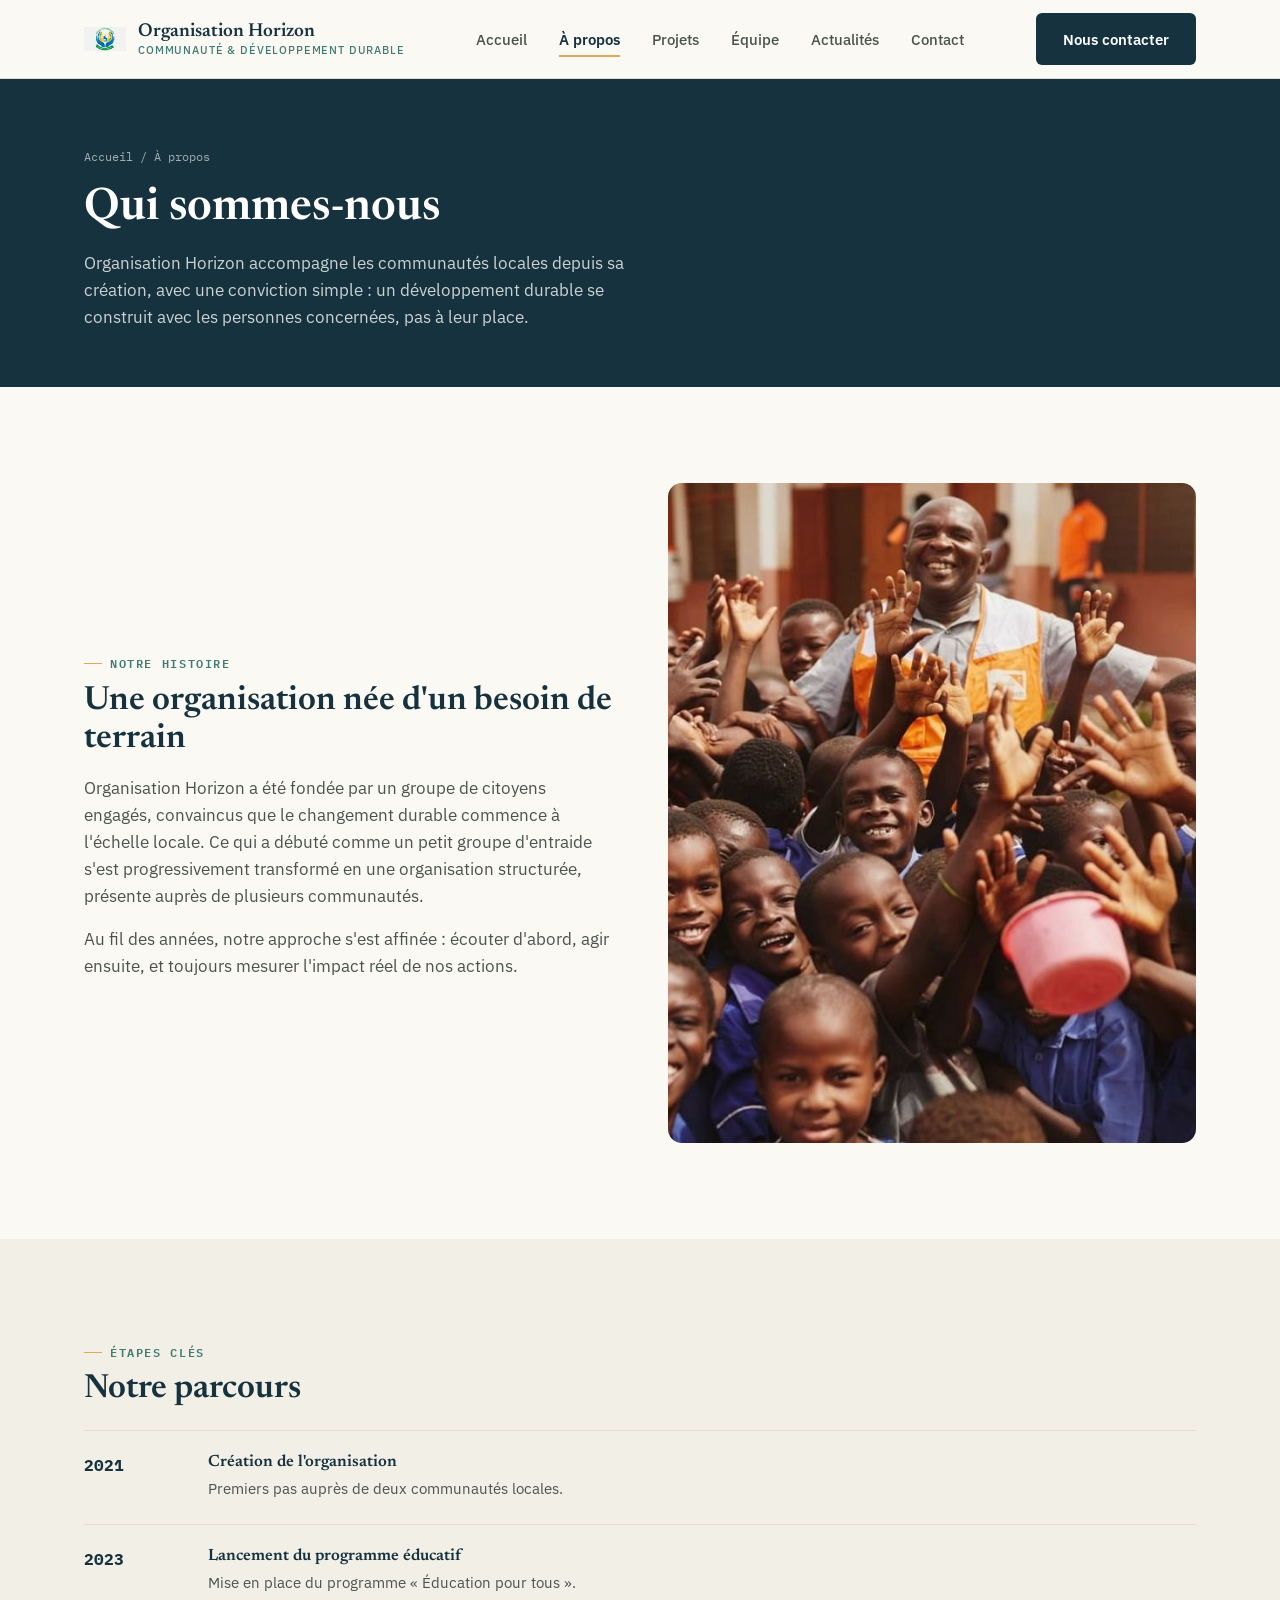
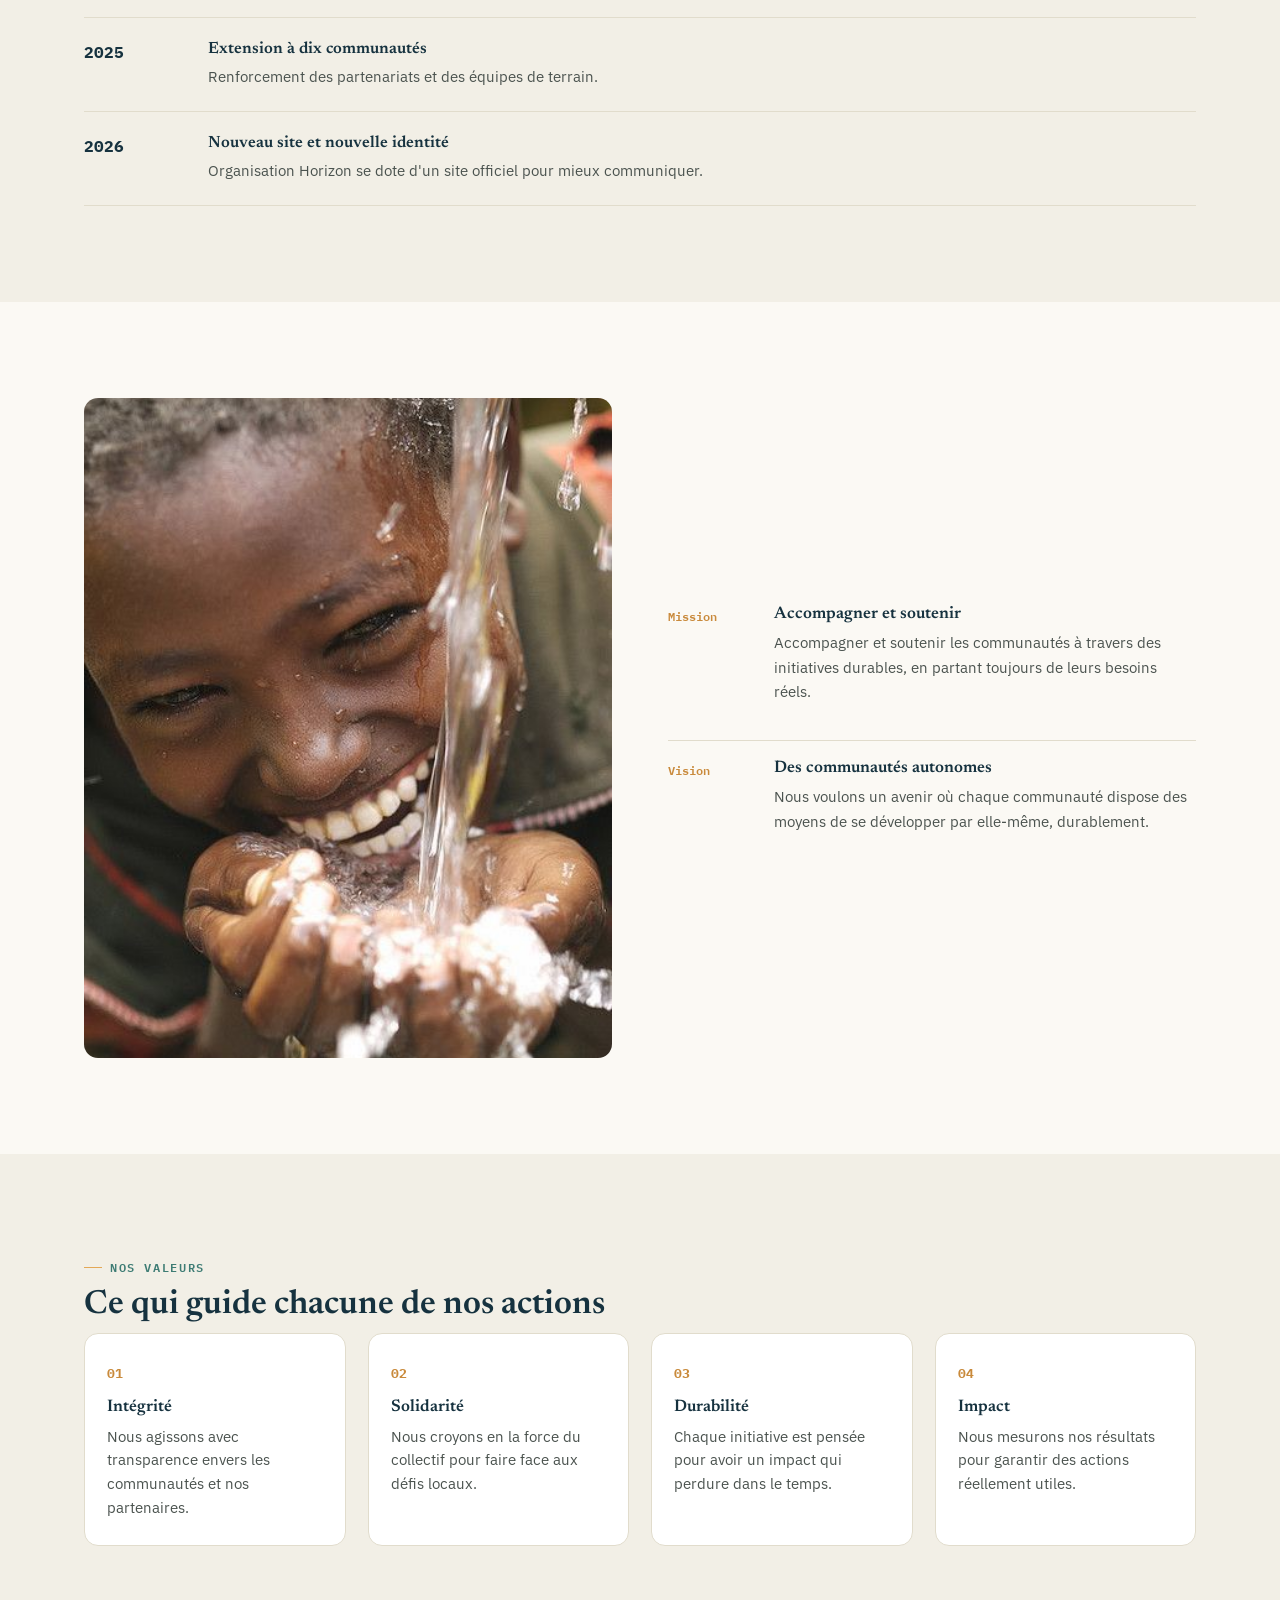
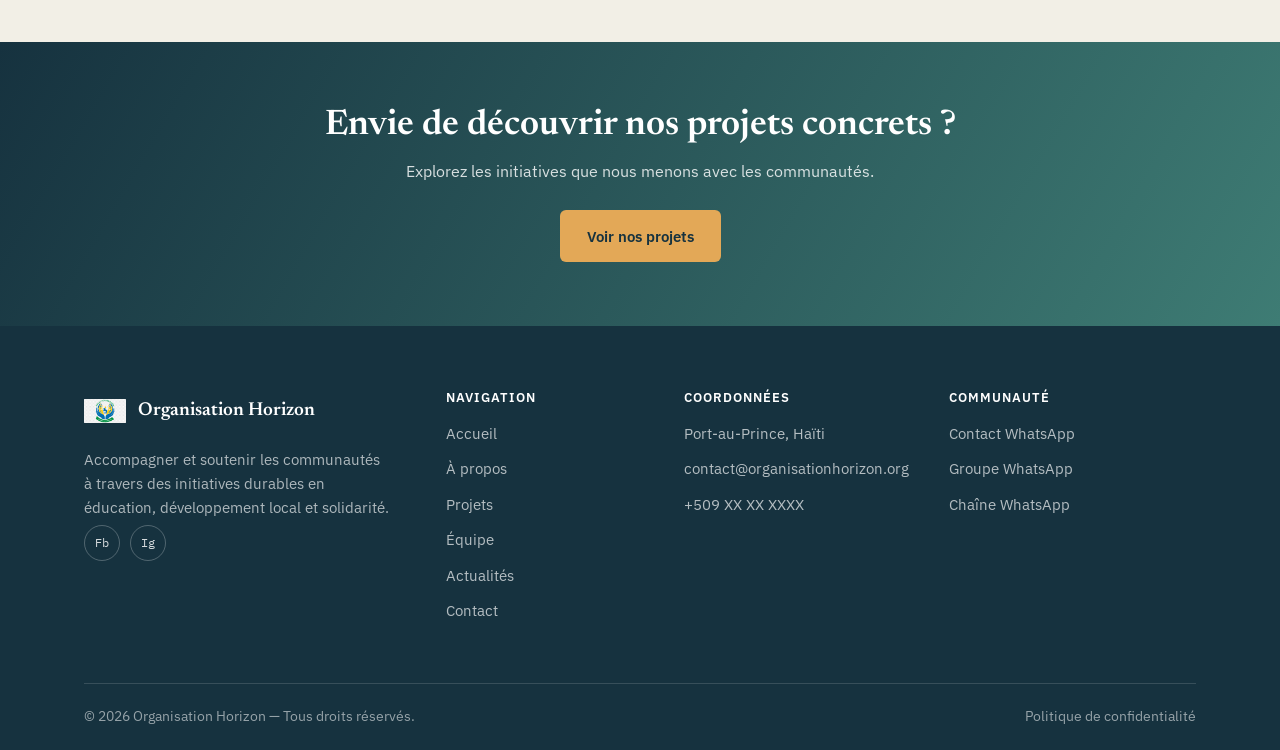
==== about.html @ a6aa6c44 "modification rapide" ====
<!DOCTYPE html>
<html lang="fr">
<head>
<meta charset="UTF-8">
<meta name="viewport" content="width=device-width, initial-scale=1.0">
<title>À propos — Organisation Horizon</title>
<meta name="description" content="Découvrez l'histoire, la mission, la vision et les valeurs d'Organisation Horizon.">
<link rel="stylesheet" href="css/style.css">
</head>
<body>

<header class="site-header">
  <div class="container">
    <a href="index.html" class="brand">
      <img src="images/logo/logoorganization.png" alt="Logo Organisation Horizon" style="width:42px; height:42px; border-radius:10px; object-fit:contain;">
      <span class="brand-name">Organisation Horizon<small>Communauté &amp; développement durable</small></span>
    </a>
    <nav class="main-nav" aria-label="Navigation principale">
      <a href="index.html">Accueil</a>
      <a href="about.html" class="active">À propos</a>
      <a href="projects.html">Projets</a>
      <a href="team.html">Équipe</a>
      <a href="news.html">Actualités</a>
      <a href="contact.html">Contact</a>
    </nav>
    <div class="header-actions">
      <a href="contact.html" class="btn btn-dark">Nous contacter</a>
      <button class="hamburger" aria-label="Ouvrir le menu" aria-expanded="false"><span></span><span></span><span></span></button>
    </div>
  </div>
</header>

<nav class="mobile-nav" aria-label="Navigation mobile">
  <a href="index.html">Accueil</a>
  <a href="about.html">À propos</a>
  <a href="projects.html">Projets</a>
  <a href="team.html">Équipe</a>
  <a href="news.html">Actualités</a>
  <a href="contact.html">Contact</a>
  <a href="contact.html" class="btn btn-dark btn-block">Nous contacter</a>
</nav>

<section class="page-header">
  <div class="container">
    <span class="breadcrumb"><a href="index.html">Accueil</a> / À propos</span>
    <h1>Qui sommes-nous</h1>
    <p>Organisation Horizon accompagne les communautés locales depuis sa création, avec une conviction simple : un développement durable se construit avec les personnes concernées, pas à leur place.</p>
  </div>
</section>

<!-- HISTOIRE -->
<section class="reveal">
  <div class="container two-col">
    <div>
      <span class="eyebrow">Notre histoire</span>
      <h2 style="margin-top:10px; font-size: clamp(1.6rem,2.6vw,2.2rem);">Une organisation née d'un besoin de terrain</h2>
      <p style="margin-top:16px; color:var(--ink-soft); font-size:1.05rem;">Organisation Horizon a été fondée par un groupe de citoyens engagés, convaincus que le changement durable commence à l'échelle locale. Ce qui a débuté comme un petit groupe d'entraide s'est progressivement transformé en une organisation structurée, présente auprès de plusieurs communautés.</p>
      <p style="margin-top:16px; color:var(--ink-soft); font-size:1.05rem;">Au fil des années, notre approche s'est affinée : écouter d'abord, agir ensuite, et toujours mesurer l'impact réel de nos actions.</p>
    </div>
    <div class="about-figure">
  <img src="images/hero/equipe-terrain.jpg" alt="Équipe sur le terrain" style="width:100%; height:100%; object-fit:cover;">
</div>
  </div>
</section>

<!-- TIMELINE -->
<section class="section-alt reveal">
  <div class="container">
    <div class="simple-head">
      <span class="eyebrow">Étapes clés</span>
      <h2>Notre parcours</h2>
    </div>
    <div class="timeline">
      <div class="timeline-item">
        <span class="timeline-year">2021</span>
        <div><h4>Création de l'organisation</h4><p>Premiers pas auprès de deux communautés locales.</p></div>
      </div>
      <div class="timeline-item">
        <span class="timeline-year">2023</span>
        <div><h4>Lancement du programme éducatif</h4><p>Mise en place du programme « Éducation pour tous ».</p></div>
      </div>
      <div class="timeline-item">
        <span class="timeline-year">2025</span>
        <div><h4>Extension à dix communautés</h4><p>Renforcement des partenariats et des équipes de terrain.</p></div>
      </div>
      <div class="timeline-item">
        <span class="timeline-year">2026</span>
        <div><h4>Nouveau site et nouvelle identité</h4><p>Organisation Horizon se dote d'un site officiel pour mieux communiquer.</p></div>
      </div>
    </div>
  </div>
</section>

<!-- MISSION / VISION -->
<section class="reveal">
  <div class="container two-col">
    <div class="about-figure">
  <img src="images/hero/activite-communautaire.jpg" alt="Équipe sur le terrain" style="width:100%; height:100%; object-fit:cover;">
</div>
    <div>
      <div class="pillars" style="margin-top:0;">
        <div class="pillar" style="border-top:0; padding-top:0;">
          <span class="pillar-label">Mission</span>
          <div class="pillar-body">
            <h4>Accompagner et soutenir</h4>
            <p>Accompagner et soutenir les communautés à travers des initiatives durables, en partant toujours de leurs besoins réels.</p>
          </div>
        </div>
        <div class="pillar">
          <span class="pillar-label">Vision</span>
          <div class="pillar-body">
            <h4>Des communautés autonomes</h4>
            <p>Nous voulons un avenir où chaque communauté dispose des moyens de se développer par elle-même, durablement.</p>
          </div>
        </div>
      </div>
    </div>
  </div>
</section>

<!-- VALEURS -->
<section class="section-alt reveal">
  <div class="container">
    <div class="simple-head">
      <span class="eyebrow">Nos valeurs</span>
      <h2>Ce qui guide chacune de nos actions</h2>
    </div>
    <div class="values-grid">
      <div class="value-card">
        <span class="num">01</span>
        <h4>Intégrité</h4>
        <p>Nous agissons avec transparence envers les communautés et nos partenaires.</p>
      </div>
      <div class="value-card">
        <span class="num">02</span>
        <h4>Solidarité</h4>
        <p>Nous croyons en la force du collectif pour faire face aux défis locaux.</p>
      </div>
      <div class="value-card">
        <span class="num">03</span>
        <h4>Durabilité</h4>
        <p>Chaque initiative est pensée pour avoir un impact qui perdure dans le temps.</p>
      </div>
      <div class="value-card">
        <span class="num">04</span>
        <h4>Impact</h4>
        <p>Nous mesurons nos résultats pour garantir des actions réellement utiles.</p>
      </div>
    </div>
  </div>
</section>

<section class="cta-band">
  <div class="container">
    <h2>Envie de découvrir nos projets concrets ?</h2>
    <p>Explorez les initiatives que nous menons avec les communautés.</p>
    <div class="hero-ctas">
      <a href="projects.html" class="btn btn-primary">Voir nos projets</a>
    </div>
  </div>
</section>

<footer class="site-footer">
  <div class="container">
    <div class="footer-grid">
      <div class="footer-brand">
        <a href="index.html" class="brand">
          <img src="images/logo/logoorganization.png" alt="Logo Organisation Horizon" style="width:42px; height:42px; border-radius:10px; object-fit:contain;">
          <span class="brand-name">Organisation Horizon</span>
        </a>
        <p class="footer-about">Accompagner et soutenir les communautés à travers des initiatives durables en éducation, développement local et solidarité.</p>
        <div class="footer-social">
          <a href="#" aria-label="Facebook">Fb</a>
          <a href="#" aria-label="Instagram">Ig</a>
       <!--   <a href="#" aria-label="LinkedIn">In</a> -->
        </div>
      </div>
      <div class="footer-col">
        <h4>Navigation</h4>
        <a href="index.html">Accueil</a>
        <a href="about.html">À propos</a>
        <a href="projects.html">Projets</a>
        <a href="team.html">Équipe</a>
        <a href="news.html">Actualités</a>
        <a href="contact.html">Contact</a>
      </div>
      <div class="footer-col">
        <h4>Coordonnées</h4>
        <p>Port-au-Prince, Haïti</p>
        <a href="mailto:contact@organisationhorizon.org">contact@organisationhorizon.org</a>
        <a href="https://wa.me/509XXXXXXXX" target="_blank" rel="noopener">+509 XX XX XXXX</a>
      </div>
      <div class="footer-col">
        <h4>Communauté</h4>
        <a href="https://wa.me/509XXXXXXXX" target="_blank" rel="noopener">Contact WhatsApp</a>
        <a href="#">Groupe WhatsApp</a>
        <a href="#">Chaîne WhatsApp</a>
      </div>
    </div>
    <div class="footer-bottom">
      <span>© 2026 Organisation Horizon — Tous droits réservés.</span>
      <a href="#">Politique de confidentialité</a>
    </div>
  </div>
</footer>

<script src="js/script.js"></script>
</body>
</html>
---- css/style.css ----
/* =========================================================
   ORGANISATION HORIZON — style.css
   Signature: la "ligne d'horizon" — un dégradé nuit -> aube
   qui traverse le site comme séparateur de sections.
   ========================================================= */

/* ---------- Fonts ---------- */
@import url('https://fonts.googleapis.com/css2?family=Newsreader:ital,opsz,wght@0,6..72,400;0,6..72,500;0,6..72,600;0,6..72,700;1,6..72,500&family=IBM+Plex+Sans:wght@400;500;600;700&family=IBM+Plex+Mono:wght@500;600&display=swap');

/* ---------- Design tokens ---------- */
:root{
  /* Palette : nuit -> horizon -> aube */
  --navy: #16323F;        /* nuit / fond sombre */
  --navy-2: #1F4553;      /* nuit, variante claire */
  --teal: #3E7C74;        /* feuillage / communauté */
  --gold: #E3A857;        /* aube / horizon / accent chaud */
  --gold-dim: #C98A3B;
  --paper: #FBF9F4;       /* fond clair */
  --paper-2: #F2EFE6;     /* fond clair, section alternée */
  --ink: #1B1E1C;         /* texte principal */
  --ink-soft: #4B534F;    /* texte secondaire */
  --line: #E1DCCC;        /* traits / bordures */
  --white: #FFFFFF;

  --font-display: 'Newsreader', 'Georgia', serif;
  --font-body: 'IBM Plex Sans', 'Segoe UI', sans-serif;
  --font-mono: 'IBM Plex Mono', monospace;

  --radius: 6px;
  --radius-lg: 14px;
  --shadow-soft: 0 10px 30px -14px rgba(22,50,63,0.25);
  --shadow-card: 0 2px 10px rgba(22,50,63,0.08);

  --container: 1160px;
  --header-h: 78px;

  --ease: cubic-bezier(.4,.06,.2,1);
}

/* ---------- Reset ---------- */
*, *::before, *::after{ box-sizing: border-box; }
html{ scroll-behavior: smooth; }
body{
  margin:0;
  font-family: var(--font-body);
  color: var(--ink);
  background: var(--paper);
  line-height: 1.6;
  -webkit-font-smoothing: antialiased;
}
img{ max-width:100%; display:block; }
a{ color: inherit; text-decoration:none; }
ul{ list-style:none; margin:0; padding:0; }
h1,h2,h3,h4{ font-family: var(--font-display); font-weight:600; line-height:1.15; margin:0; color: var(--navy); }
p{ margin:0; }
button{ font-family: inherit; cursor:pointer; }
input, textarea{ font-family: inherit; font-size: 1rem; }

:focus-visible{
  outline: 2.5px solid var(--gold);
  outline-offset: 3px;
}

@media (prefers-reduced-motion: reduce){
  *{ animation-duration: 0.001ms !important; animation-iteration-count: 1 !important; transition-duration: 0.001ms !important; scroll-behavior: auto !important; }
}

.container{
  width: 100%;
  max-width: var(--container);
  margin: 0 auto;
  padding: 0 24px;
}

.eyebrow{
  display:inline-flex;
  align-items:center;
  gap:8px;
  font-family: var(--font-mono);
  font-size: 0.72rem;
  letter-spacing: 0.14em;
  text-transform: uppercase;
  color: var(--teal);
  font-weight: 600;
}
.eyebrow::before{
  content:"";
  width: 18px; height: 1px;
  background: var(--gold);
  display:inline-block;
}

section{ padding: 96px 0; }
.section-alt{ background: var(--paper-2); }

.section-head{
  max-width: 640px;
  margin-bottom: 48px;
}
.section-head h2{ font-size: clamp(1.7rem, 2.6vw, 2.4rem); margin-top: 10px; }
.section-head p{ color: var(--ink-soft); margin-top: 14px; font-size: 1.05rem; }

/* ---------- Ligne d'horizon (signature) ---------- */
.horizon-rule{
  height: 3px;
  width: 100%;
  background: linear-gradient(90deg, var(--navy) 0%, var(--teal) 45%, var(--gold) 100%);
  border:0;
  margin:0;
}

/* ---------- Buttons ---------- */
.btn{
  display:inline-flex;
  align-items:center;
  justify-content:center;
  gap:8px;
  padding: 13px 26px;
  border-radius: var(--radius);
  font-weight: 600;
  font-size: 0.95rem;
  border: 1.5px solid transparent;
  transition: transform .18s var(--ease), background .18s var(--ease), border-color .18s var(--ease), color .18s var(--ease);
  white-space: nowrap;
}
.btn:hover{ transform: translateY(-2px); }
.btn-primary{ background: var(--gold); color: var(--navy); }
.btn-primary:hover{ background: var(--gold-dim); }
.btn-outline{ background: transparent; border-color: rgba(255,255,255,0.55); color: var(--white); }
.btn-outline:hover{ background: rgba(255,255,255,0.12); border-color: var(--white); }
.btn-dark{ background: var(--navy); color: var(--white); }
.btn-dark:hover{ background: var(--navy-2); }
.btn-ghost{ background: transparent; border-color: var(--line); color: var(--navy); }
.btn-ghost:hover{ border-color: var(--navy); }
.btn-whatsapp{ background:#25D366; color:#0b3320; }
.btn-whatsapp:hover{ background:#1fbd59; }
.btn-block{ width:100%; }

/* =========================================================
   HEADER
   ========================================================= */
.site-header{
  position: sticky; top:0; z-index: 100;
  background: rgba(251,249,244,0.92);
  backdrop-filter: blur(10px);
  border-bottom: 1px solid var(--line);
}
.site-header .container{
  height: var(--header-h);
  display:flex;
  align-items:center;
  justify-content: space-between;
}
.brand{ display:flex; align-items:center; gap:12px; }
.brand-mark{
  width:42px; height:42px; border-radius:10px;
  background: linear-gradient(160deg, var(--navy), var(--teal));
  position: relative; flex-shrink:0;
  overflow:hidden;
}
.brand-mark::after{
  content:"";
  position:absolute; left:0; right:0; bottom:8px; height:14px;
  background: linear-gradient(90deg, var(--gold), #F3CE8C);
  border-radius: 0 0 10px 10px;
  opacity:.95;
}
.brand-name{ font-family: var(--font-display); font-weight:600; font-size:1.18rem; color: var(--navy); line-height:1.1; }
.brand-name small{ display:block; font-family: var(--font-body); font-weight:500; font-size: 0.66rem; letter-spacing:.08em; text-transform:uppercase; color: var(--teal); margin-top:2px; }

.main-nav{ display:flex; align-items:center; gap:2px; }
.main-nav a{
  padding: 10px 15px;
  font-size: 0.95rem;
  font-weight: 500;
  color: var(--ink-soft);
  border-radius: var(--radius);
  transition: color .15s, background .15s;
  position: relative;
}
.main-nav a:hover{ color: var(--navy); background: var(--paper-2); }
.main-nav a.active{ color: var(--navy); font-weight:600; }
.main-nav a.active::after{
  content:"";
  position:absolute; left:15px; right:15px; bottom:4px; height:2px;
  background: var(--gold);
}

.header-actions{ display:flex; align-items:center; gap:14px; }
.hamburger{
  display:none;
  width:42px; height:42px;
  border:1px solid var(--line);
  border-radius: var(--radius);
  background: var(--white);
  align-items:center; justify-content:center;
  flex-direction: column; gap:4px;
}
.hamburger span{ display:block; width:20px; height:2px; background: var(--navy); transition: transform .25s var(--ease), opacity .2s; }
.hamburger.is-open span:nth-child(1){ transform: translateY(6px) rotate(45deg); }
.hamburger.is-open span:nth-child(2){ opacity:0; }
.hamburger.is-open span:nth-child(3){ transform: translateY(-6px) rotate(-45deg); }

.mobile-nav{
  display:none;
  position:fixed; inset: var(--header-h) 0 0 0;
  background: var(--paper);
  z-index: 99;
  padding: 12px 24px 40px;
  overflow-y:auto;
}
.mobile-nav.is-open{ display:block; }
.mobile-nav a{
  display:block;
  padding: 16px 4px;
  font-size: 1.15rem;
  font-family: var(--font-display);
  color: var(--navy);
  border-bottom: 1px solid var(--line);
}
.mobile-nav .btn{ margin-top: 24px; }

@media (max-width: 960px){
  .main-nav{ display:none; }
  .header-actions .btn{ display:none; }
  .hamburger{ display:flex; }
}

/* =========================================================
   HERO
   ========================================================= */
.hero{
  position: relative;
  background: linear-gradient(180deg, var(--navy) 0%, var(--navy-2) 55%, #2C5C58 100%);
  color: var(--white);
  overflow:hidden;
  padding: 90px 0 0;
}
.hero .container{
  display:grid;
  grid-template-columns: 1.05fr 0.95fr;
  gap: 48px;
  align-items:center;
  position:relative;
  z-index:2;
}
.hero-eyebrow{ color: var(--gold); }
.hero-eyebrow::before{ background: var(--gold); }
.hero h1{
  color: var(--white);
  font-size: clamp(2.3rem, 4.4vw, 3.6rem);
  margin-top: 18px;
  max-width: 12ch;
}
.hero-lede{
  margin-top: 22px;
  font-size: 1.15rem;
  color: rgba(255,255,255,0.82);
  max-width: 46ch;
}
.hero-ctas{ display:flex; gap:14px; margin-top: 34px; flex-wrap:wrap; }
.hero-art{
  position:relative;
  aspect-ratio: 1 / 0.92;
  border-radius: var(--radius-lg);
  overflow:hidden;
}
.hero-visual{ width:100%; height:100%; display:block; }
.hero-bottom{
  height: 64px;
  margin-top: 64px;
  background: linear-gradient(90deg, transparent, var(--gold), transparent);
  opacity:.9;
}

@media (max-width: 860px){
  .hero .container{ grid-template-columns: 1fr; }
  .hero-art{ order:-1; aspect-ratio: 16/11; }
  .hero{ padding-top: 56px; }
}

/* =========================================================
   ABOUT SUMMARY (home)
   ========================================================= */
.about-grid{
  display:grid;
  grid-template-columns: 0.9fr 1.1fr;
  gap: 64px;
  align-items: start;
}
.about-figure{
  border-radius: var(--radius-lg);
  overflow:hidden;
  aspect-ratio: 4/5;
}
.pillars{ margin-top: 28px; display:grid; gap: 18px; }
.pillar{
  display:flex; gap:16px;
  padding: 18px 0;
  border-top: 1px solid var(--line);
}
.pillar-label{ font-family: var(--font-mono); font-size:0.78rem; color: var(--gold-dim); font-weight:600; flex-shrink:0; width: 90px; padding-top:2px; }
.pillar-body h4{ font-size: 1.05rem; }
.pillar-body p{ color: var(--ink-soft); margin-top:6px; font-size:0.96rem; }

@media (max-width: 860px){
  .about-grid{ grid-template-columns: 1fr; gap: 36px; }
  .about-figure{ aspect-ratio: 16/9; }
}

/* =========================================================
   PROJECT CARDS
   ========================================================= */
.card-grid{ display:grid; grid-template-columns: repeat(3, 1fr); gap: 28px; }
.project-card{
  background: var(--white);
  border-radius: var(--radius-lg);
  overflow:hidden;
  box-shadow: var(--shadow-card);
  border: 1px solid var(--line);
  transition: transform .22s var(--ease), box-shadow .22s var(--ease);
  display:flex; flex-direction:column;
}
.project-card:hover{ transform: translateY(-6px); box-shadow: var(--shadow-soft); }
.project-media{ aspect-ratio: 16/10; position:relative; overflow:hidden; }
.project-status{
  position:absolute; top:14px; left:14px;
  background: rgba(27,30,26,0.72);
  color:var(--white);
  font-family: var(--font-mono);
  font-size: 0.7rem;
  letter-spacing: .06em;
  padding: 5px 10px;
  border-radius: 999px;
  text-transform: uppercase;
}
.project-body{ padding: 22px 22px 24px; display:flex; flex-direction:column; gap:10px; flex:1; }
.project-body h3{ font-size: 1.2rem; }
.project-body p{ color: var(--ink-soft); font-size:0.95rem; flex:1; }
.project-link{ font-weight:600; color: var(--teal); font-size:0.92rem; display:inline-flex; align-items:center; gap:6px; margin-top:4px; }
.project-link::after{ content:"→"; transition: transform .18s; }
.project-link:hover::after{ transform: translateX(3px); }

@media (max-width: 980px){ .card-grid{ grid-template-columns: repeat(2,1fr);} }
@media (max-width: 620px){ .card-grid{ grid-template-columns: 1fr; } }

/* =========================================================
   IMPACT / STATS
   ========================================================= */
.impact{ background: var(--navy); color: var(--white); }
.impact .section-head p{ color: rgba(255,255,255,0.72); }
.impact .section-head h2{ color: var(--white); }
.impact .eyebrow{ color: var(--gold); }
.impact .eyebrow::before{ background: var(--gold); }
.stats-grid{ display:grid; grid-template-columns: repeat(4,1fr); gap: 1px; background: rgba(255,255,255,0.14); border-radius: var(--radius-lg); overflow:hidden; }
.stat{ background: var(--navy-2); padding: 34px 24px; text-align:left; }
.stat-num{ font-family: var(--font-mono); font-size: clamp(2rem,3.4vw,2.6rem); color: var(--gold); font-weight:600; }
.stat-label{ margin-top:8px; color: rgba(255,255,255,0.78); font-size:0.92rem; }

@media (max-width: 780px){ .stats-grid{ grid-template-columns: repeat(2,1fr);} }

/* =========================================================
   TEAM
   ========================================================= */
.team-grid{ display:grid; grid-template-columns: repeat(4,1fr); gap: 28px; }
.team-card{ text-align:left; }
.team-photo{ aspect-ratio: 4/5; border-radius: var(--radius-lg); overflow:hidden; margin-bottom:16px; }
.team-card h3{ font-size: 1.08rem; }
.team-role{ font-family: var(--font-mono); font-size:0.76rem; color: var(--teal); text-transform:uppercase; letter-spacing:.06em; margin-top:4px; font-weight:600; }
.team-bio{ color: var(--ink-soft); font-size:0.92rem; margin-top:10px; }

@media (max-width: 980px){ .team-grid{ grid-template-columns: repeat(2,1fr);} }
@media (max-width: 560px){ .team-grid{ grid-template-columns: 1fr; max-width:340px; margin:0 auto;} }

/* =========================================================
   NEWS
   ========================================================= */
.news-grid{ display:grid; grid-template-columns: repeat(3,1fr); gap: 28px; }
.news-card{ background: var(--white); border-radius: var(--radius-lg); overflow:hidden; border:1px solid var(--line); box-shadow: var(--shadow-card); transition: transform .2s var(--ease); }
.news-card:hover{ transform: translateY(-5px); }
.news-media{ aspect-ratio: 16/10; }
.news-body{ padding: 20px 22px 24px; }
.news-date{ font-family: var(--font-mono); font-size: 0.75rem; color: var(--gold-dim); text-transform:uppercase; letter-spacing:.05em; }
.news-body h3{ font-size: 1.1rem; margin-top:10px; }
.news-body p{ color: var(--ink-soft); font-size:0.92rem; margin-top:8px; }
.news-link{ margin-top:14px; display:inline-flex; font-weight:600; color: var(--teal); font-size:0.9rem; align-items:center; gap:6px; }
.news-link::after{ content:"→"; }

@media (max-width: 980px){ .news-grid{ grid-template-columns: repeat(2,1fr);} }
@media (max-width: 620px){ .news-grid{ grid-template-columns: 1fr; } }

/* =========================================================
   COMMUNITY / WHATSAPP
   ========================================================= */
.community{ background: var(--paper-2); }
.community-grid{ display:grid; grid-template-columns: repeat(3,1fr); gap: 24px; }
.community-card{
  background: var(--white);
  border: 1px solid var(--line);
  border-radius: var(--radius-lg);
  padding: 30px 26px;
  display:flex; flex-direction:column; gap:14px;
  box-shadow: var(--shadow-card);
}
.community-icon{
  width:48px; height:48px; border-radius: 12px;
  display:flex; align-items:center; justify-content:center;
  background: #E9F7EF; color:#128C4A; font-size:1.3rem;
}
.community-card h3{ font-size: 1.15rem; }
.community-card p{ color: var(--ink-soft); font-size:0.94rem; flex:1; }

@media (max-width: 900px){ .community-grid{ grid-template-columns: 1fr; } }

/* =========================================================
   CONTACT
   ========================================================= */
.contact-grid{ display:grid; grid-template-columns: 0.85fr 1.15fr; gap: 56px; }
.contact-info-list{ margin-top: 28px; display:grid; gap:20px; }
.contact-info-item{ display:flex; gap:14px; align-items:flex-start; }
.contact-info-icon{
  width:38px; height:38px; border-radius:10px; flex-shrink:0;
  background: var(--paper-2); display:flex; align-items:center; justify-content:center;
  color: var(--navy); font-weight:700; font-family:var(--font-mono); font-size:0.85rem;
}
.contact-info-item h4{ font-size:0.98rem; }
.contact-info-item p, .contact-info-item a{ color: var(--ink-soft); font-size:0.94rem; margin-top:2px; }
.social-row{ display:flex; gap:10px; margin-top: 26px; }
.social-row a{
  width: 40px; height:40px; border-radius:50%;
  border:1px solid var(--line);
  display:flex; align-items:center; justify-content:center;
  font-family: var(--font-mono); font-size:0.8rem; font-weight:600;
  transition: background .15s, color .15s, border-color .15s;
}
.social-row a:hover{ background: var(--navy); color: var(--white); border-color: var(--navy); }

.contact-form{
  padding: 0;
}
.form-row{ display:grid; gap:8px; margin-bottom:20px; }
.form-row label{ font-size:0.88rem; font-weight:600; color: var(--navy); }
.form-row input, .form-row textarea{
  padding: 13px 14px;
  border-radius: var(--radius);
  border: 1.5px solid var(--line);
  background: var(--paper);
  transition: border-color .15s;
}
.form-row input:focus, .form-row textarea:focus{ border-color: var(--teal); outline: none; }
.form-note{ font-size:0.82rem; color: var(--ink-soft); margin-top:14px; }
.form-success{
  display:none;
  background:#E9F7EF; color:#128C4A; border:1px solid #B9E7CC;
  padding:14px 16px; border-radius: var(--radius); font-size:0.92rem; margin-bottom:20px;
  font-weight:600;
}
.form-success.is-visible{ display:block; }

@media (max-width: 900px){ .contact-grid{ grid-template-columns: 1fr; } }
/* Contact CTA band (used on non-home pages) */
.cta-band{
  background: linear-gradient(120deg, var(--navy), var(--teal));
  color: var(--white);
  padding: 64px 0;
  text-align:center;
}
.cta-band h2{ color: var(--white); font-size: clamp(1.6rem,3vw,2.2rem); }
.cta-band p{ color: rgba(255,255,255,0.82); margin-top:12px; max-width:52ch; margin-left:auto; margin-right:auto; }
.cta-band .hero-ctas{ justify-content:center; margin-top:26px; }

/* Page header (non-home pages) */
.page-header{
  background: var(--navy);
  color: var(--white);
  padding: 64px 0 56px;
}
.page-header h1{ color: var(--white); font-size: clamp(2rem,3.6vw,2.8rem); margin-top:14px; max-width: 22ch; }
.page-header p{ color: rgba(255,255,255,0.78); margin-top:16px; max-width: 56ch; font-size:1.05rem; }
.breadcrumb{ font-family: var(--font-mono); font-size:0.78rem; color: rgba(255,255,255,0.6); }
.breadcrumb a:hover{ color: var(--gold); }

/* =========================================================
   FOOTER
   ========================================================= */
.site-footer{ background: var(--navy); color: rgba(255,255,255,0.82); padding-top: 64px; }
.footer-grid{ display:grid; grid-template-columns: 1.3fr 0.8fr 0.8fr 1fr; gap: 40px; padding-bottom: 48px; }
.footer-brand .brand-name{ color: var(--white); }
.footer-about{ margin-top:16px; font-size:0.92rem; color: rgba(255,255,255,0.65); max-width: 34ch; }
.footer-col h4{ color: var(--white); font-size: 0.82rem; text-transform:uppercase; letter-spacing:.08em; font-family: var(--font-body); margin-bottom:16px; }
.footer-col a, .footer-col p{ display:block; font-size:0.92rem; color: rgba(255,255,255,0.68); margin-bottom:12px; }
.footer-col a:hover{ color: var(--gold); }
.footer-social{ display:flex; gap:10px; margin-top:6px; }
.footer-social a{
  width:36px; height:36px; border-radius:50%; border:1px solid rgba(255,255,255,0.25);
  display:flex; align-items:center; justify-content:center; font-family:var(--font-mono); font-size:0.75rem;
}
.footer-social a:hover{ background: var(--gold); border-color: var(--gold); color: var(--navy); }
.footer-bottom{
  border-top: 1px solid rgba(255,255,255,0.14);
  padding: 22px 0;
  display:flex; justify-content:space-between; align-items:center; flex-wrap:wrap; gap:10px;
  font-size: 0.85rem; color: rgba(255,255,255,0.55);
}
.footer-bottom a:hover{ color: var(--gold); }

@media (max-width: 900px){ .footer-grid{ grid-template-columns: repeat(2,1fr); } }
@media (max-width: 560px){ .footer-grid{ grid-template-columns: 1fr; } }

/* =========================================================
   Reveal animation (léger)
   ========================================================= */
.reveal{ opacity:0; transform: translateY(16px); transition: opacity .6s var(--ease), transform .6s var(--ease); }
.reveal.is-visible{ opacity:1; transform: translateY(0); }

/* =========================================================
   Utility: placeholder art blocks (dummy data visuals)
   ========================================================= */
.art-block{
  width:100%; height:100%;
  display:flex; align-items:center; justify-content:center;
  color: rgba(255,255,255,0.9);
  font-family: var(--font-mono);
  font-size: 0.72rem;
  letter-spacing:.06em;
  text-transform:uppercase;
  text-align:center;
  padding: 10px;
}

/* Generic full-width section title used on inner pages */
.simple-head{ max-width: 720px; }
.simple-head h2{ font-size: clamp(1.6rem,2.6vw,2.2rem); margin-top:10px; }
.simple-head p{ color: var(--ink-soft); margin-top:14px; font-size:1.05rem; }

.two-col{ display:grid; grid-template-columns: 1fr 1fr; gap: 56px; align-items:center; }
@media (max-width: 860px){ .two-col{ grid-template-columns: 1fr; gap:32px; } }

.values-grid{ display:grid; grid-template-columns: repeat(4,1fr); gap:22px; margin-top:8px; }
.value-card{ background: var(--white); border:1px solid var(--line); border-radius: var(--radius-lg); padding:26px 22px; }
.value-card .num{ font-family: var(--font-mono); color: var(--gold-dim); font-size:0.8rem; font-weight:700; }
.value-card h4{ margin-top:12px; font-size:1.05rem; }
.value-card p{ margin-top:8px; color: var(--ink-soft); font-size:0.92rem; }
@media (max-width: 980px){ .values-grid{ grid-template-columns: repeat(2,1fr);} }
@media (max-width: 560px){ .values-grid{ grid-template-columns: 1fr;} }

.timeline{ margin-top: 20px; display:grid; gap:0; }
.timeline-item{ display:grid; grid-template-columns: 100px 1fr; gap:24px; padding: 22px 0; border-top:1px solid var(--line); }
.timeline-item:last-child{ border-bottom:1px solid var(--line); }
.timeline-year{ font-family: var(--font-mono); font-weight:700; color: var(--navy); }
.timeline-item h4{ font-size:1.02rem; }
.timeline-item p{ color: var(--ink-soft); margin-top:6px; font-size:0.94rem; }
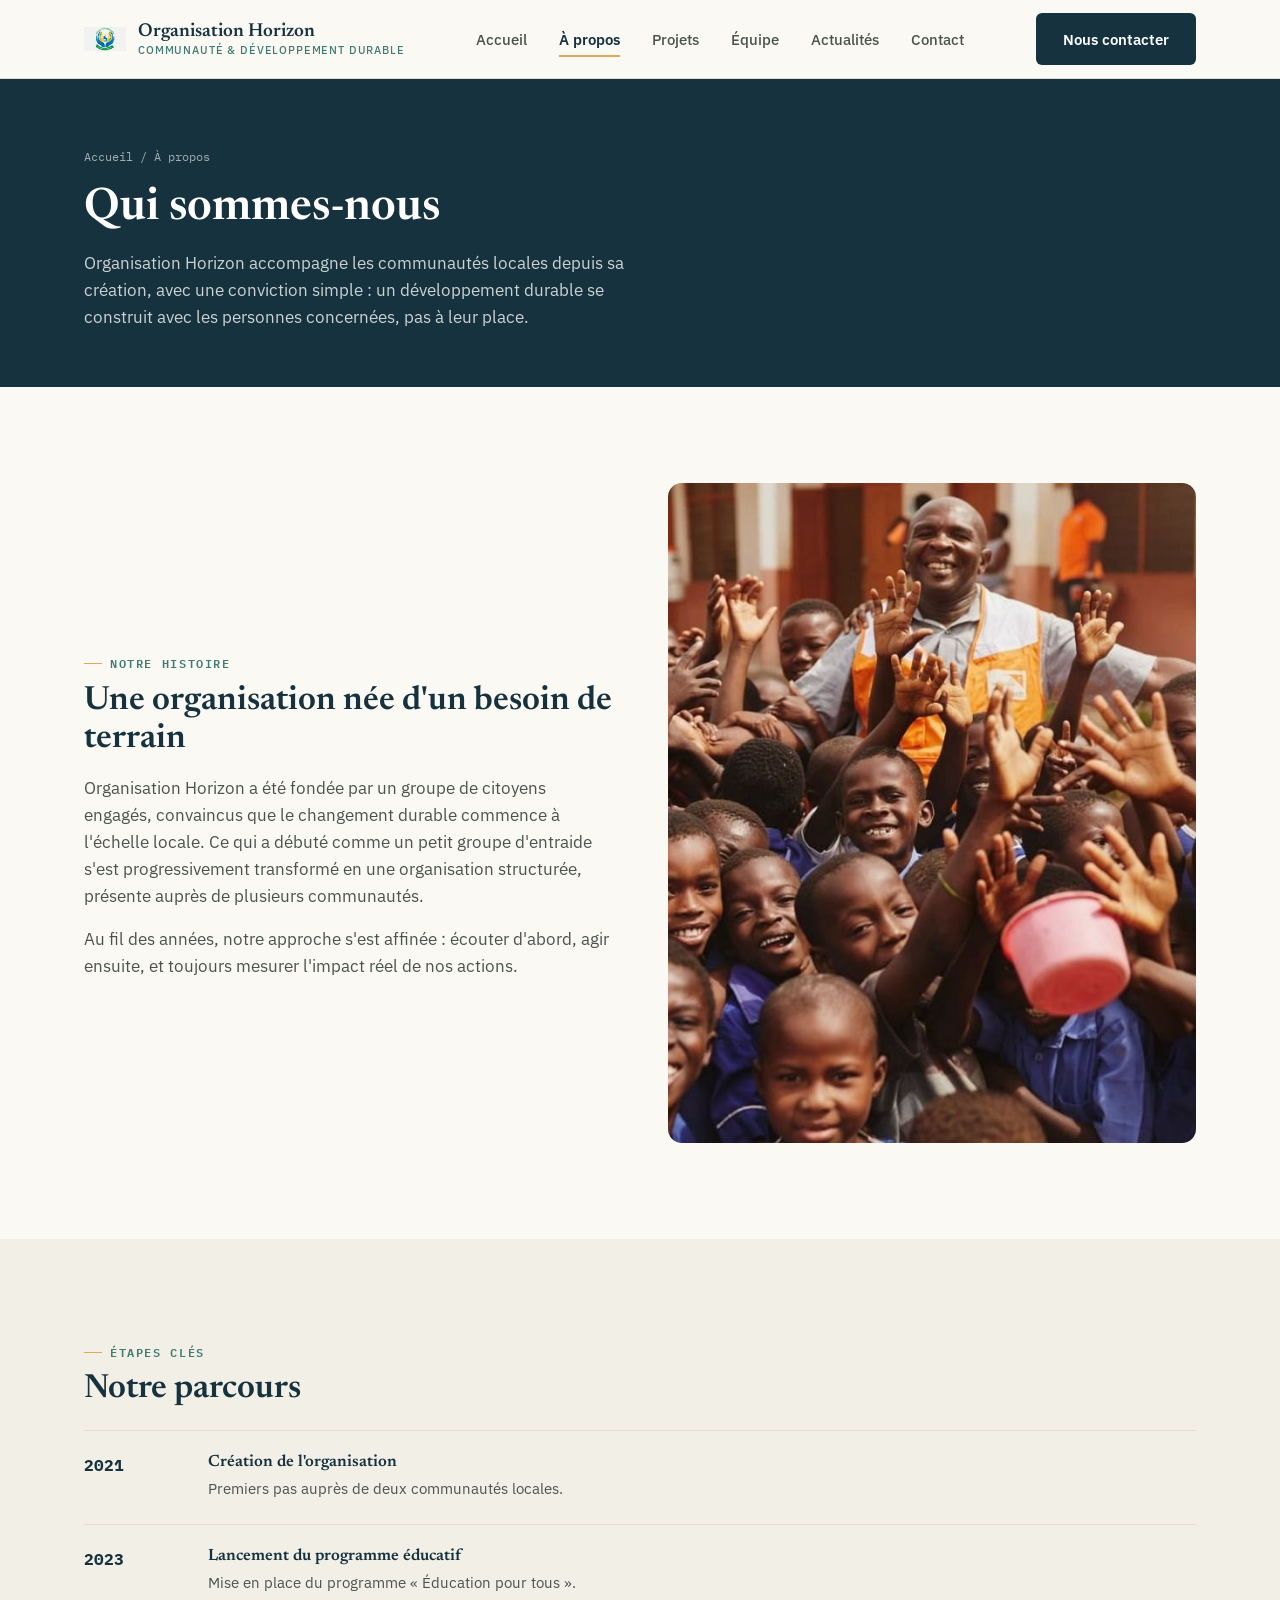
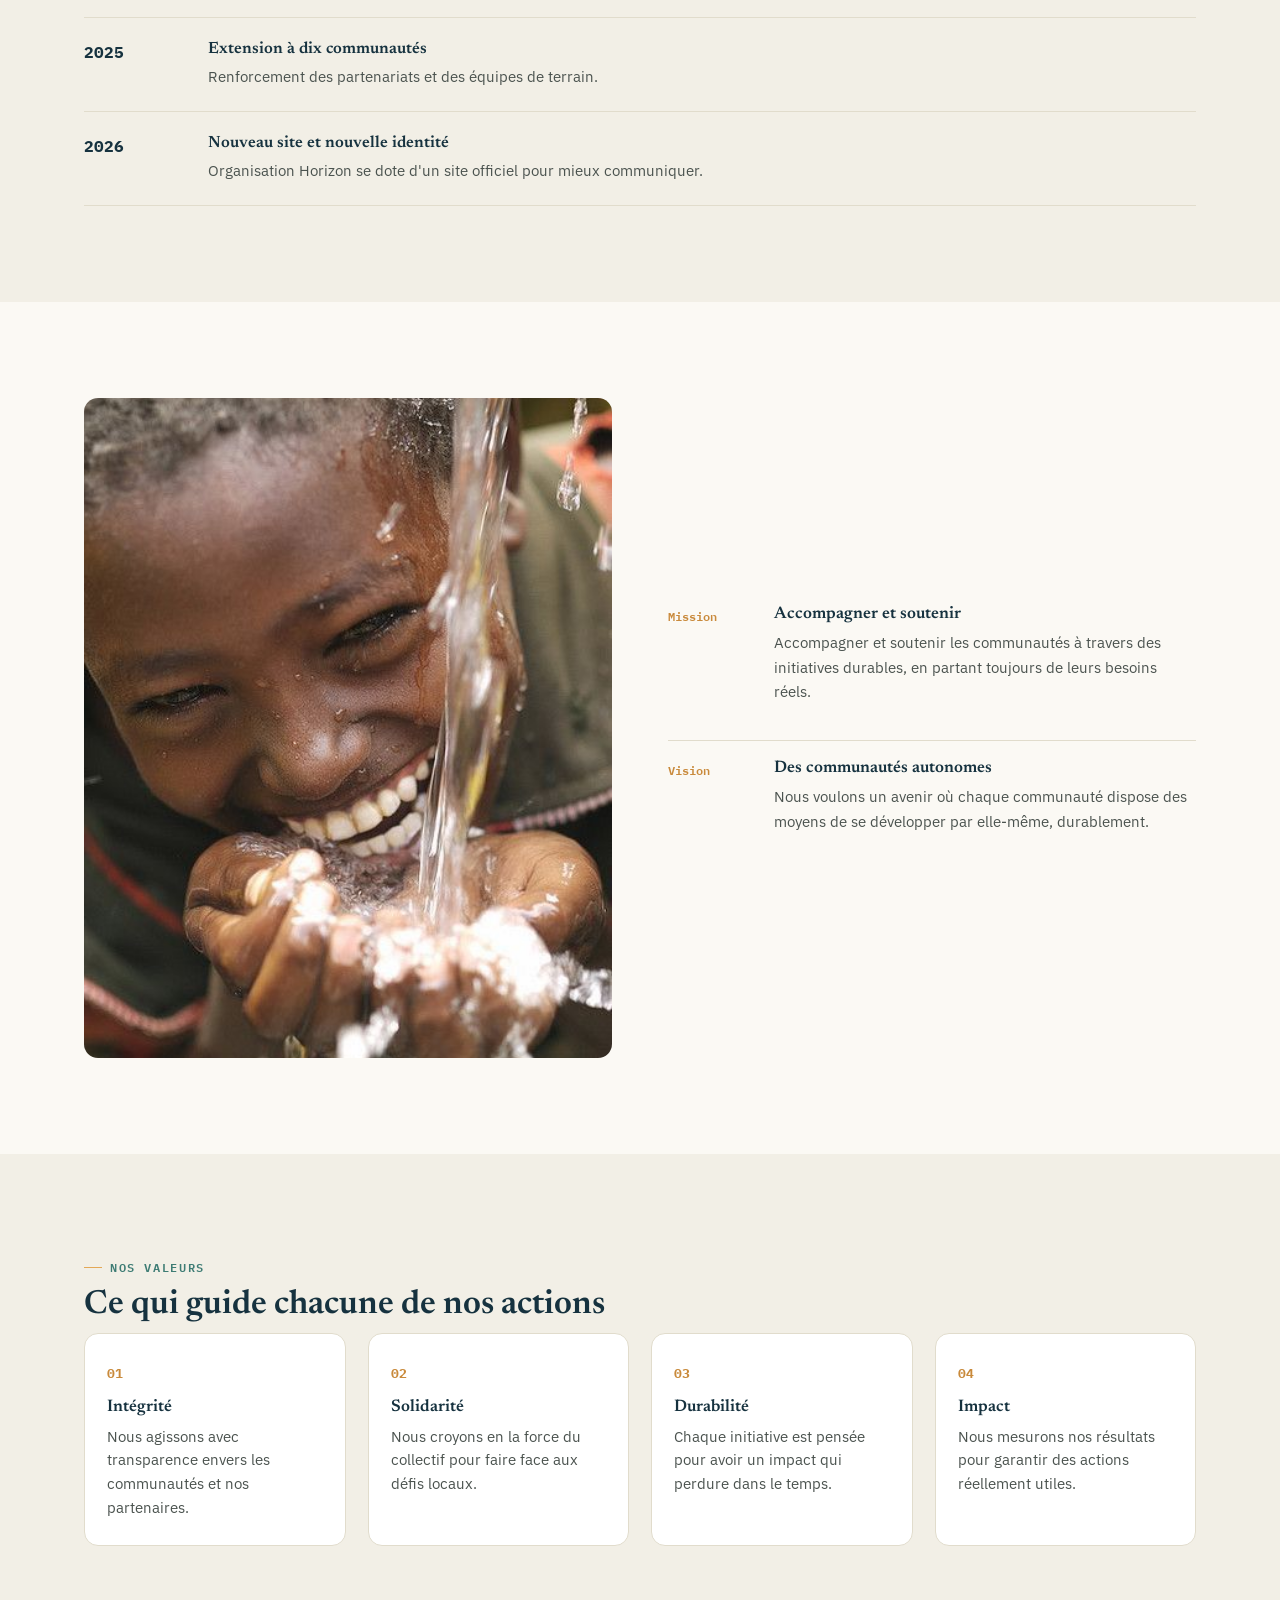
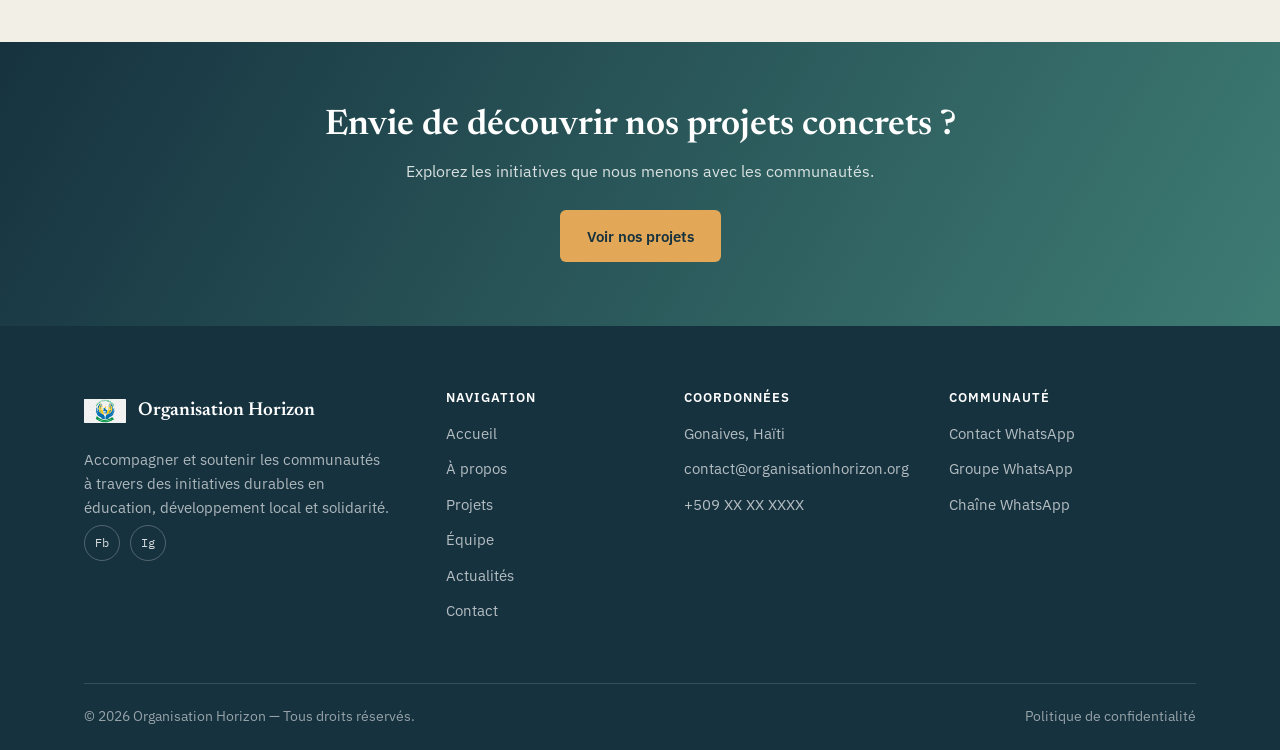
==== commit 7769ab42: "modification rapide2" ====
--- a/about.html
+++ b/about.html
@@ -186,7 +186,7 @@
       </div>
       <div class="footer-col">
         <h4>Coordonnées</h4>
-        <p>Port-au-Prince, Haïti</p>
+        <p>Gonaives, Haïti</p>
         <a href="mailto:contact@organisationhorizon.org">contact@organisationhorizon.org</a>
         <a href="https://wa.me/509XXXXXXXX" target="_blank" rel="noopener">+509 XX XX XXXX</a>
       </div>
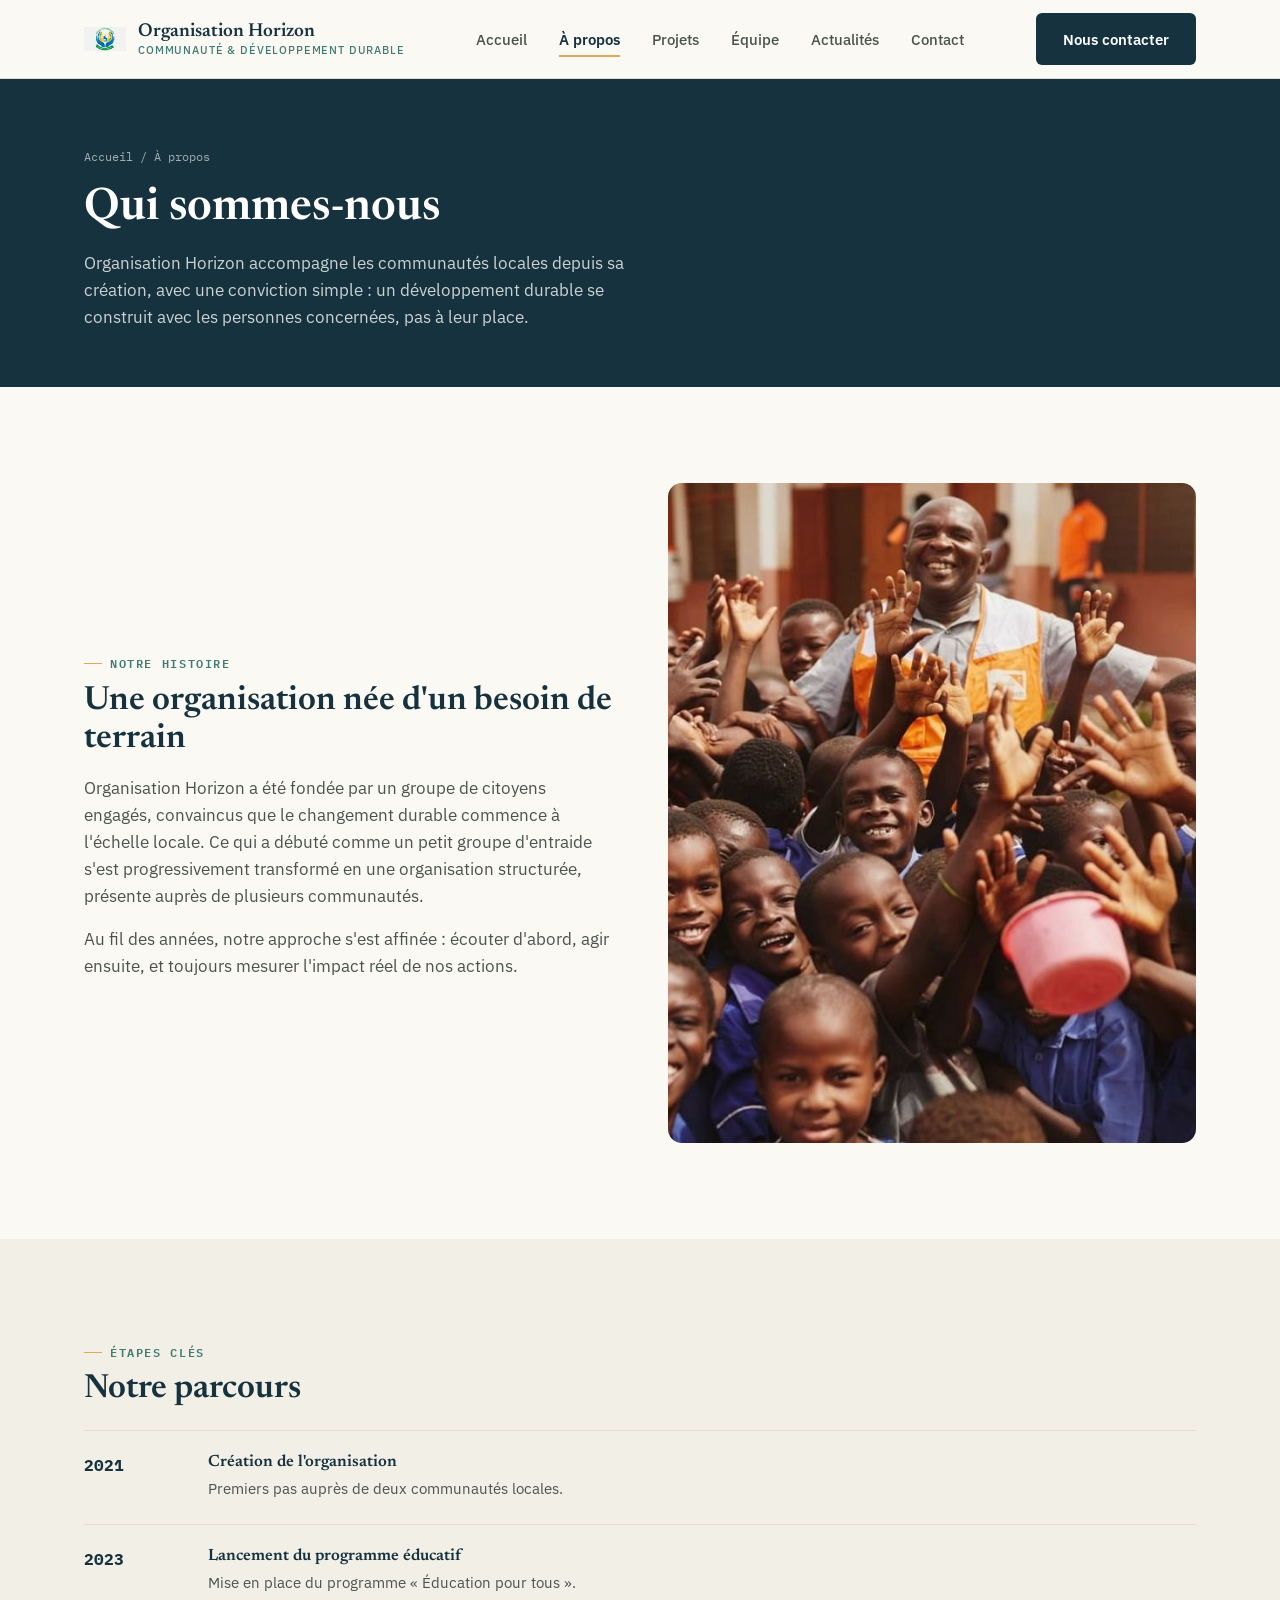
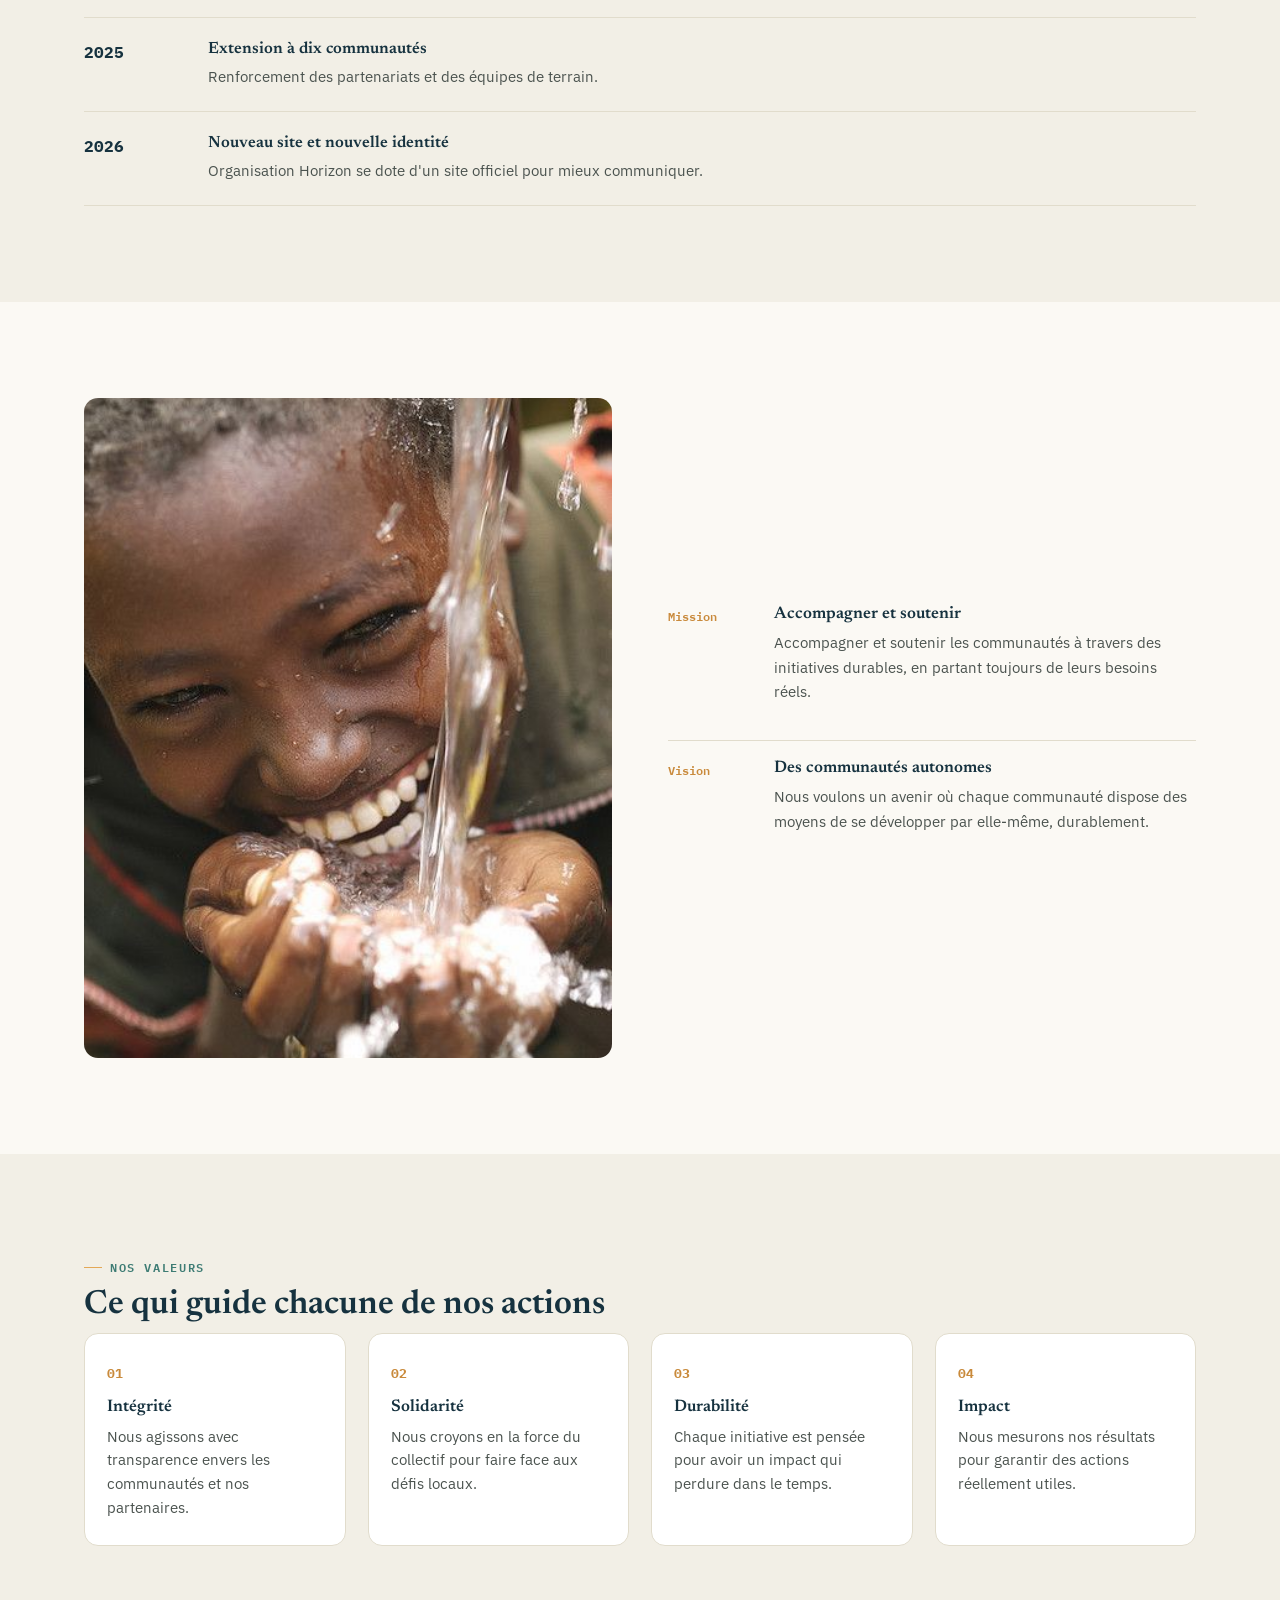
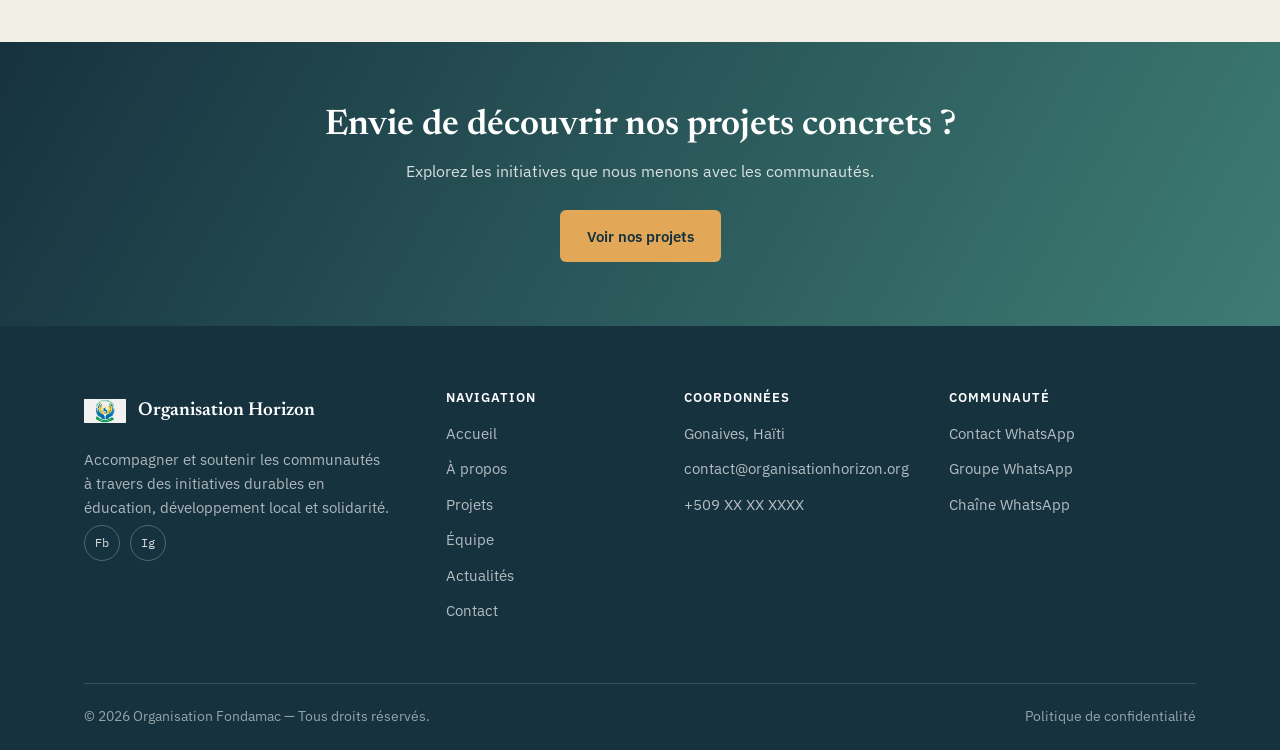
==== commit 4ff3cac8: "modification rapide5" ====
--- a/about.html
+++ b/about.html
@@ -198,7 +198,7 @@
       </div>
     </div>
     <div class="footer-bottom">
-      <span>© 2026 Organisation Horizon — Tous droits réservés.</span>
+      <span>© 2026 Organisation Fondamac — Tous droits réservés.</span>
       <a href="#">Politique de confidentialité</a>
     </div>
   </div>
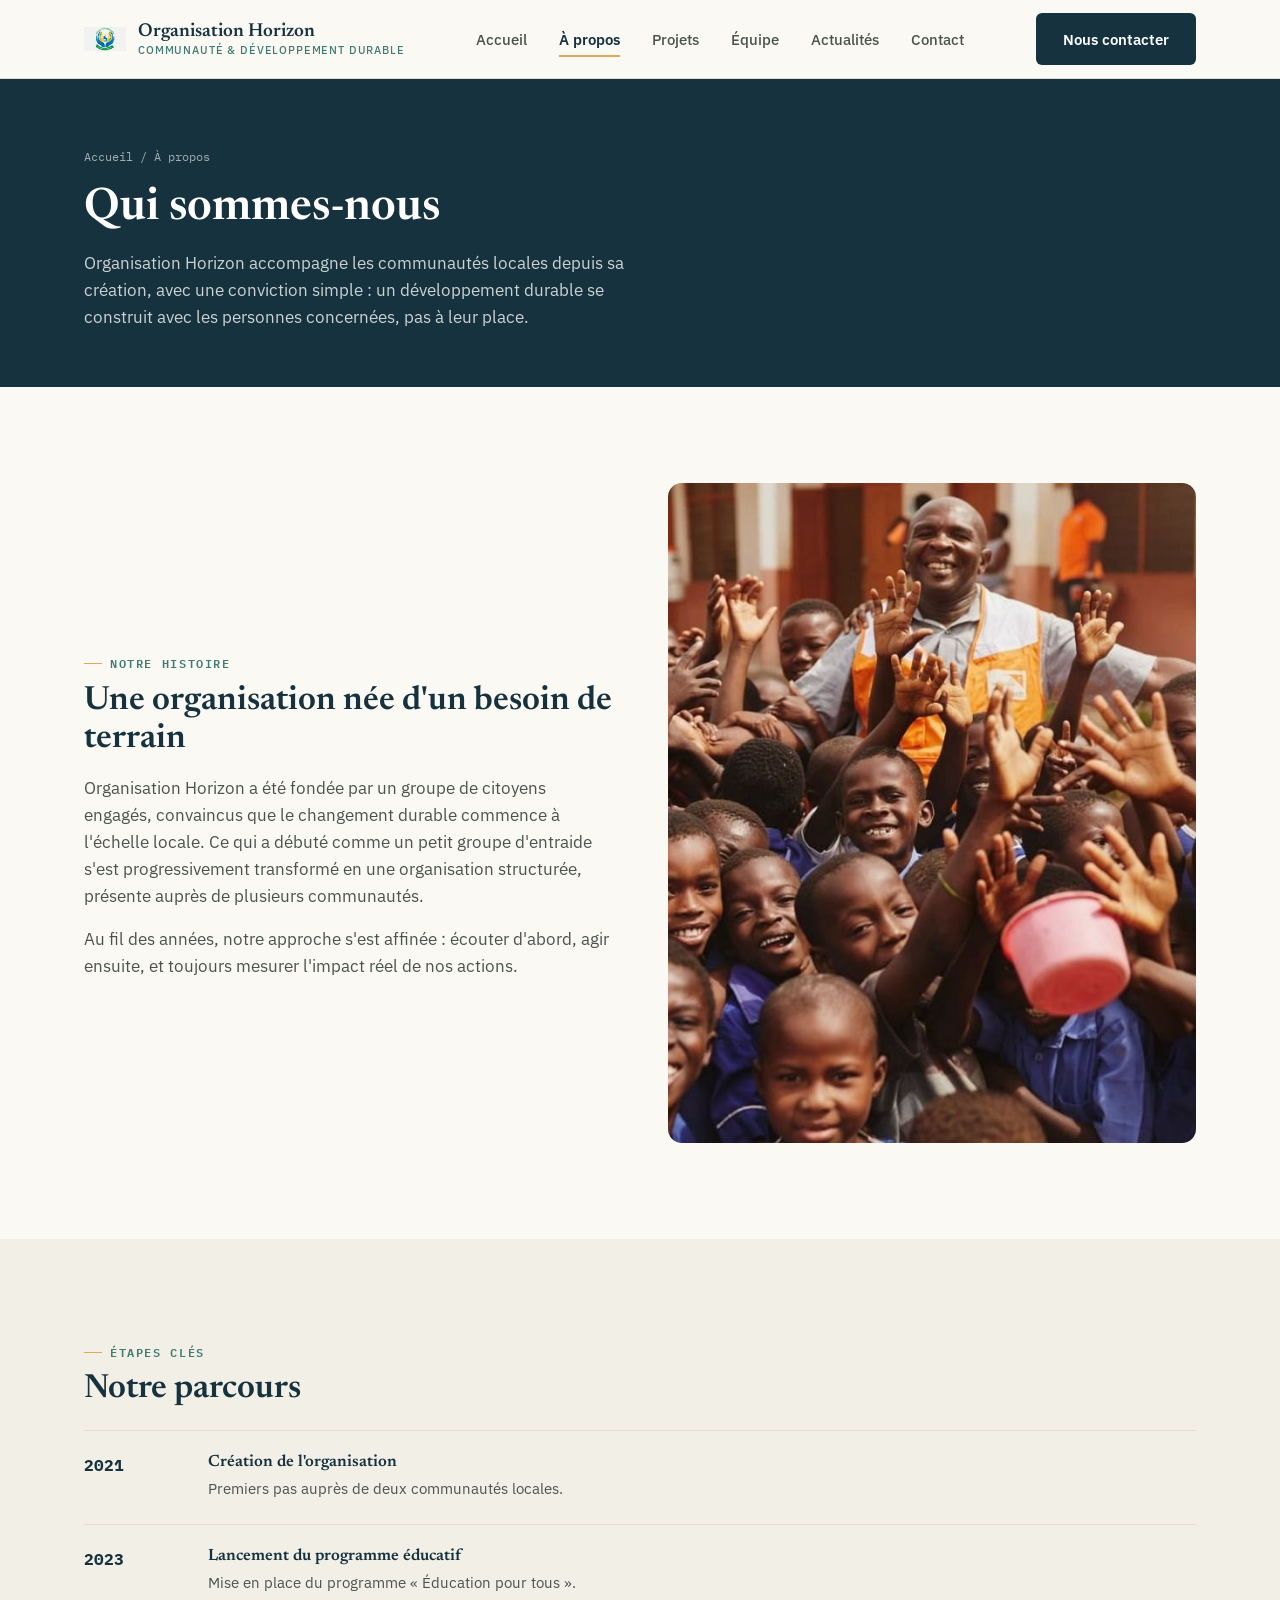
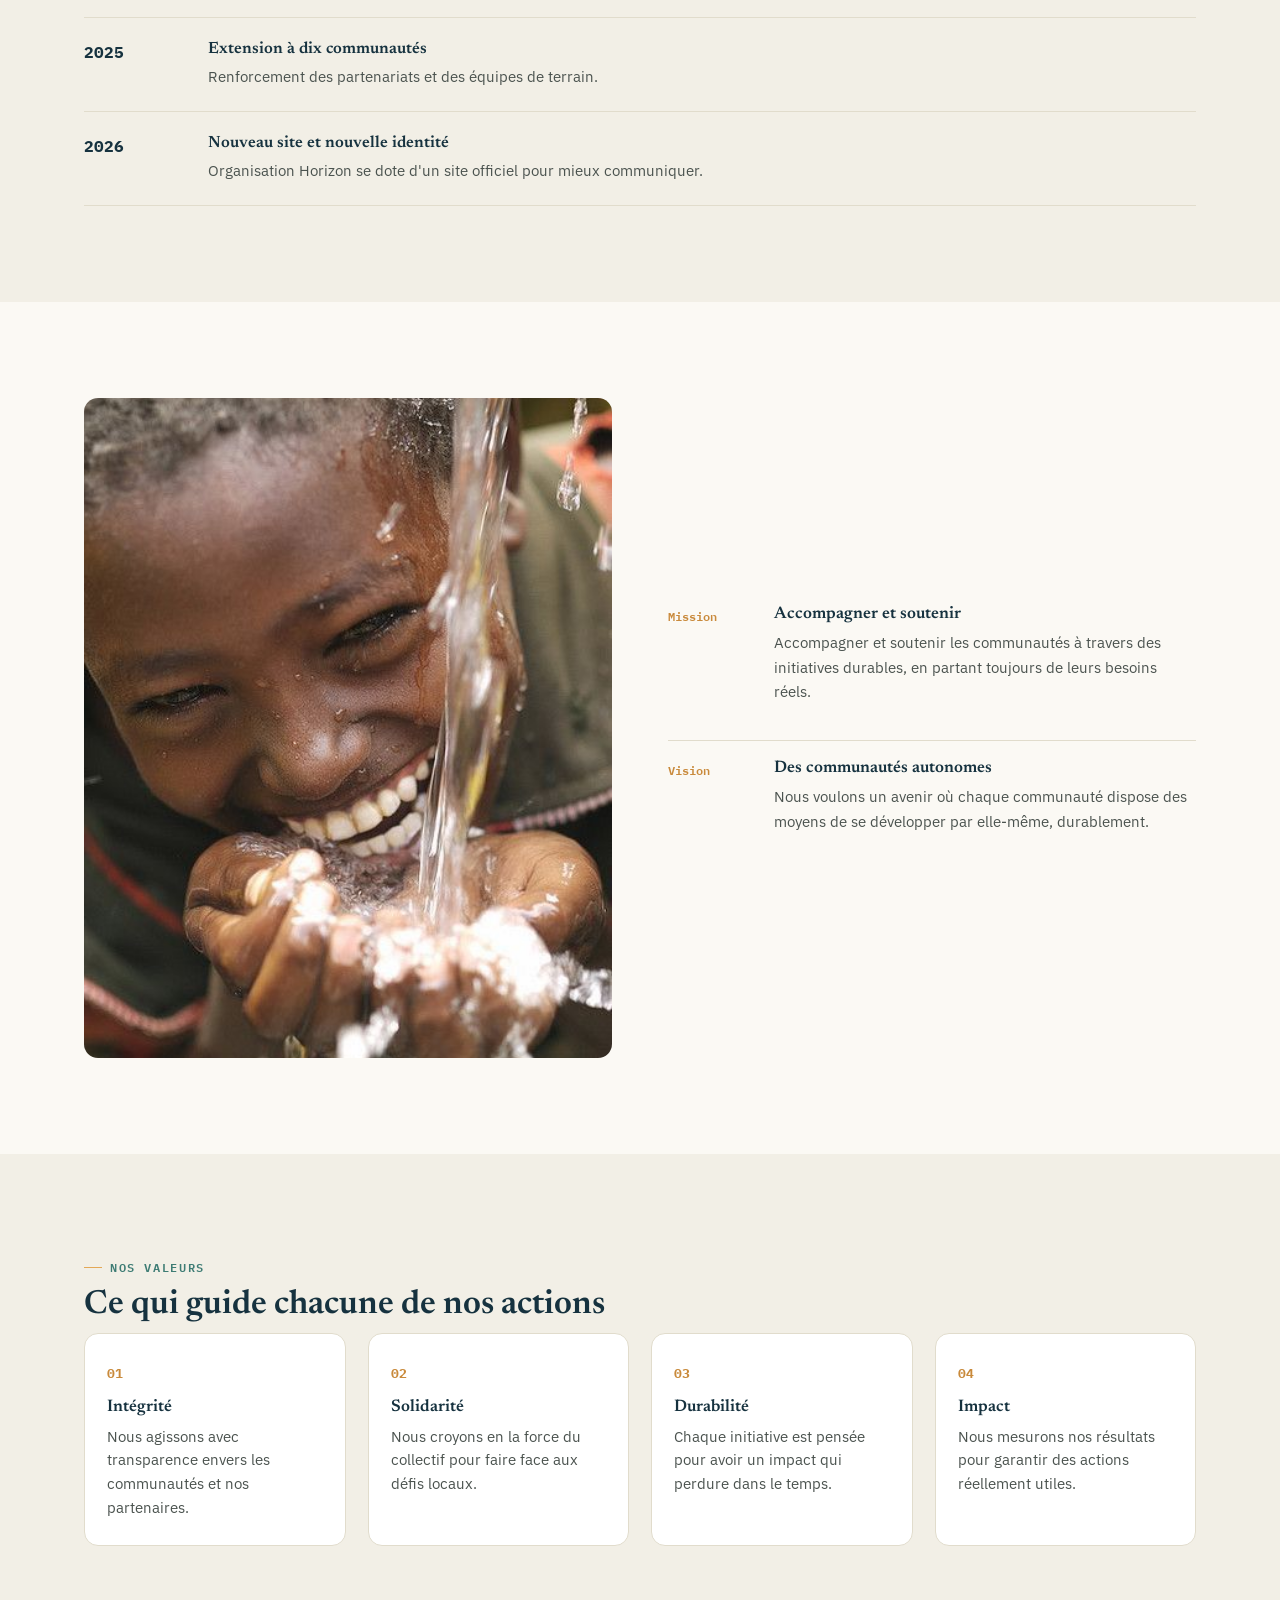
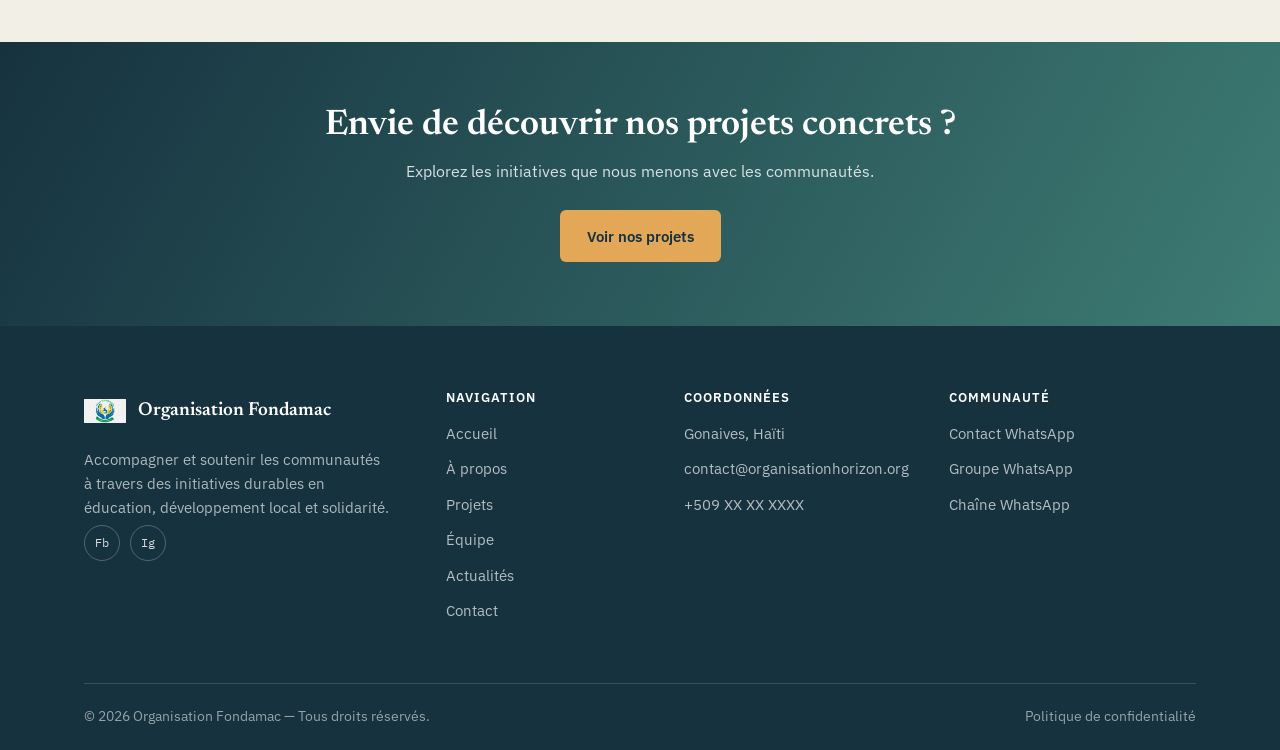
==== commit e7cafa4b: "modification rapide6" ====
--- a/about.html
+++ b/about.html
@@ -166,7 +166,7 @@
       <div class="footer-brand">
         <a href="index.html" class="brand">
           <img src="images/logo/logoorganization.png" alt="Logo Organisation Horizon" style="width:42px; height:42px; border-radius:10px; object-fit:contain;">
-          <span class="brand-name">Organisation Horizon</span>
+          <span class="brand-name">Organisation Fondamac </span>
         </a>
         <p class="footer-about">Accompagner et soutenir les communautés à travers des initiatives durables en éducation, développement local et solidarité.</p>
         <div class="footer-social">
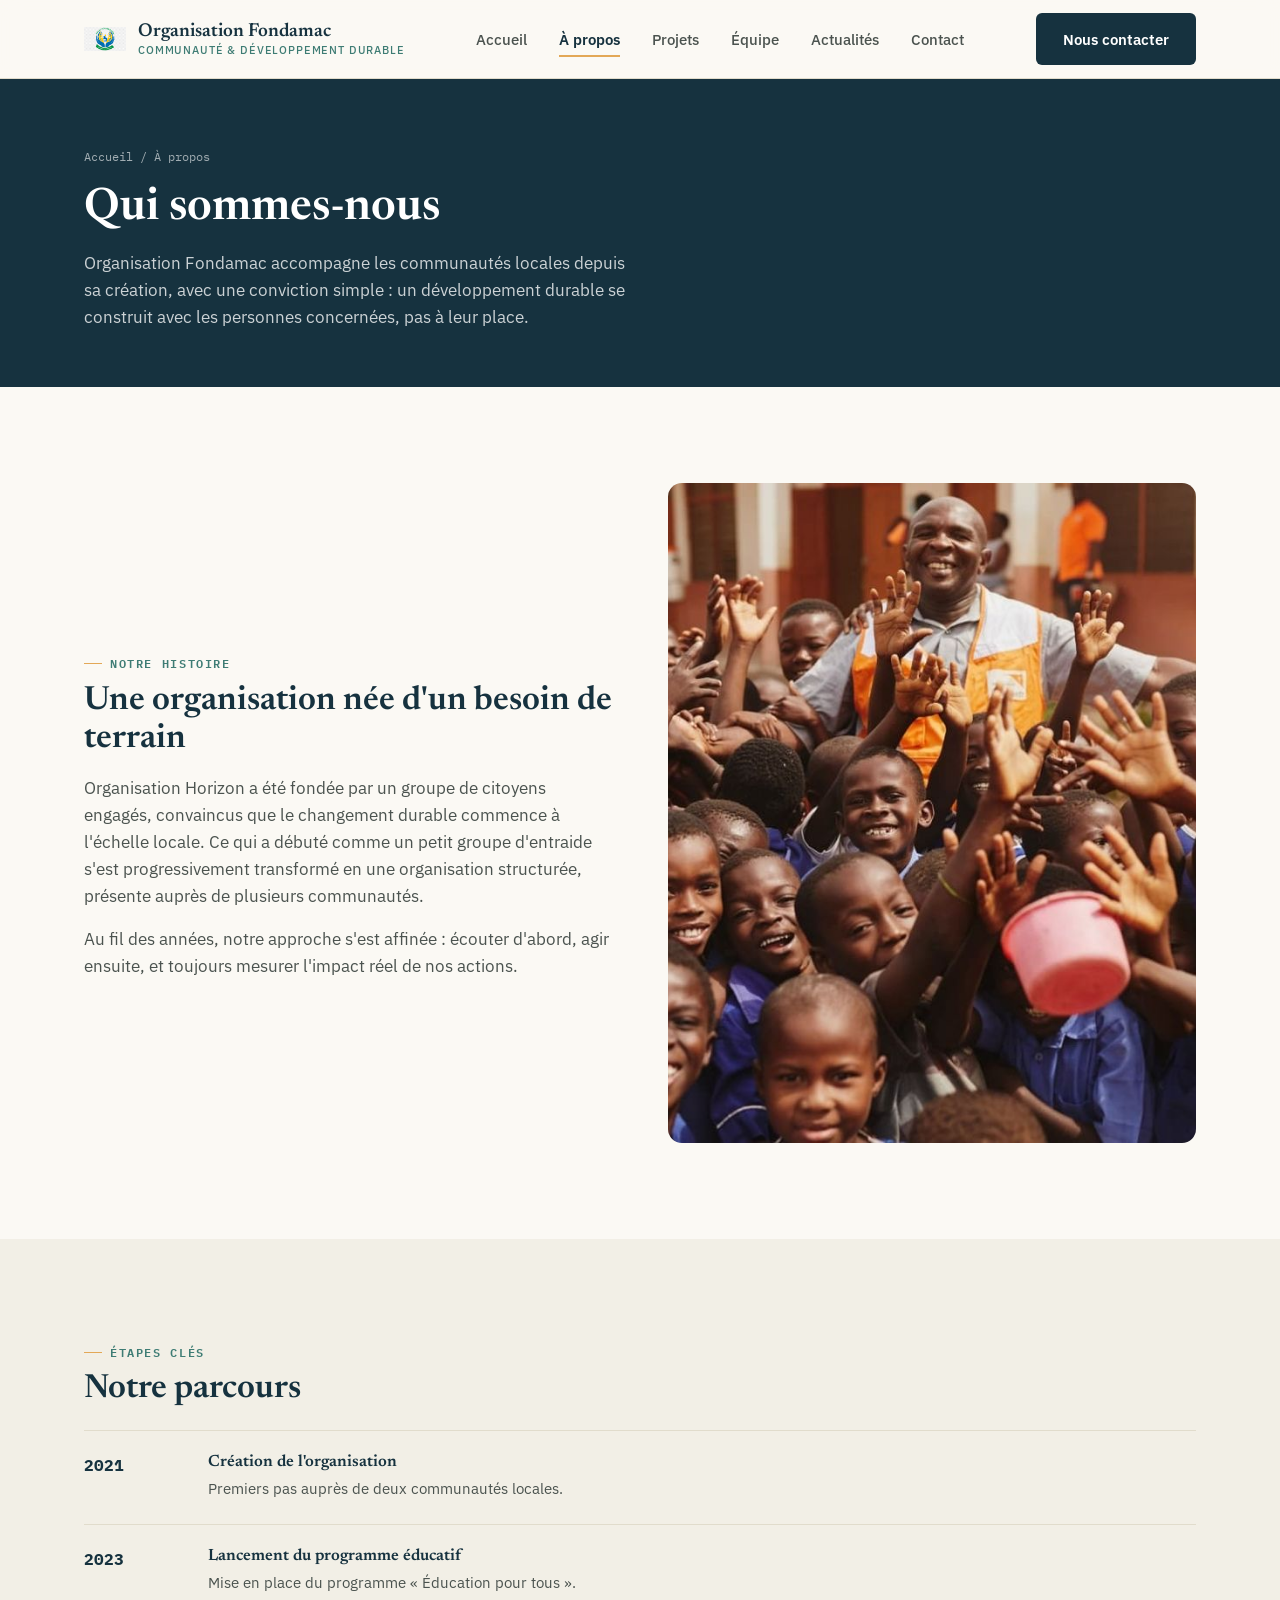
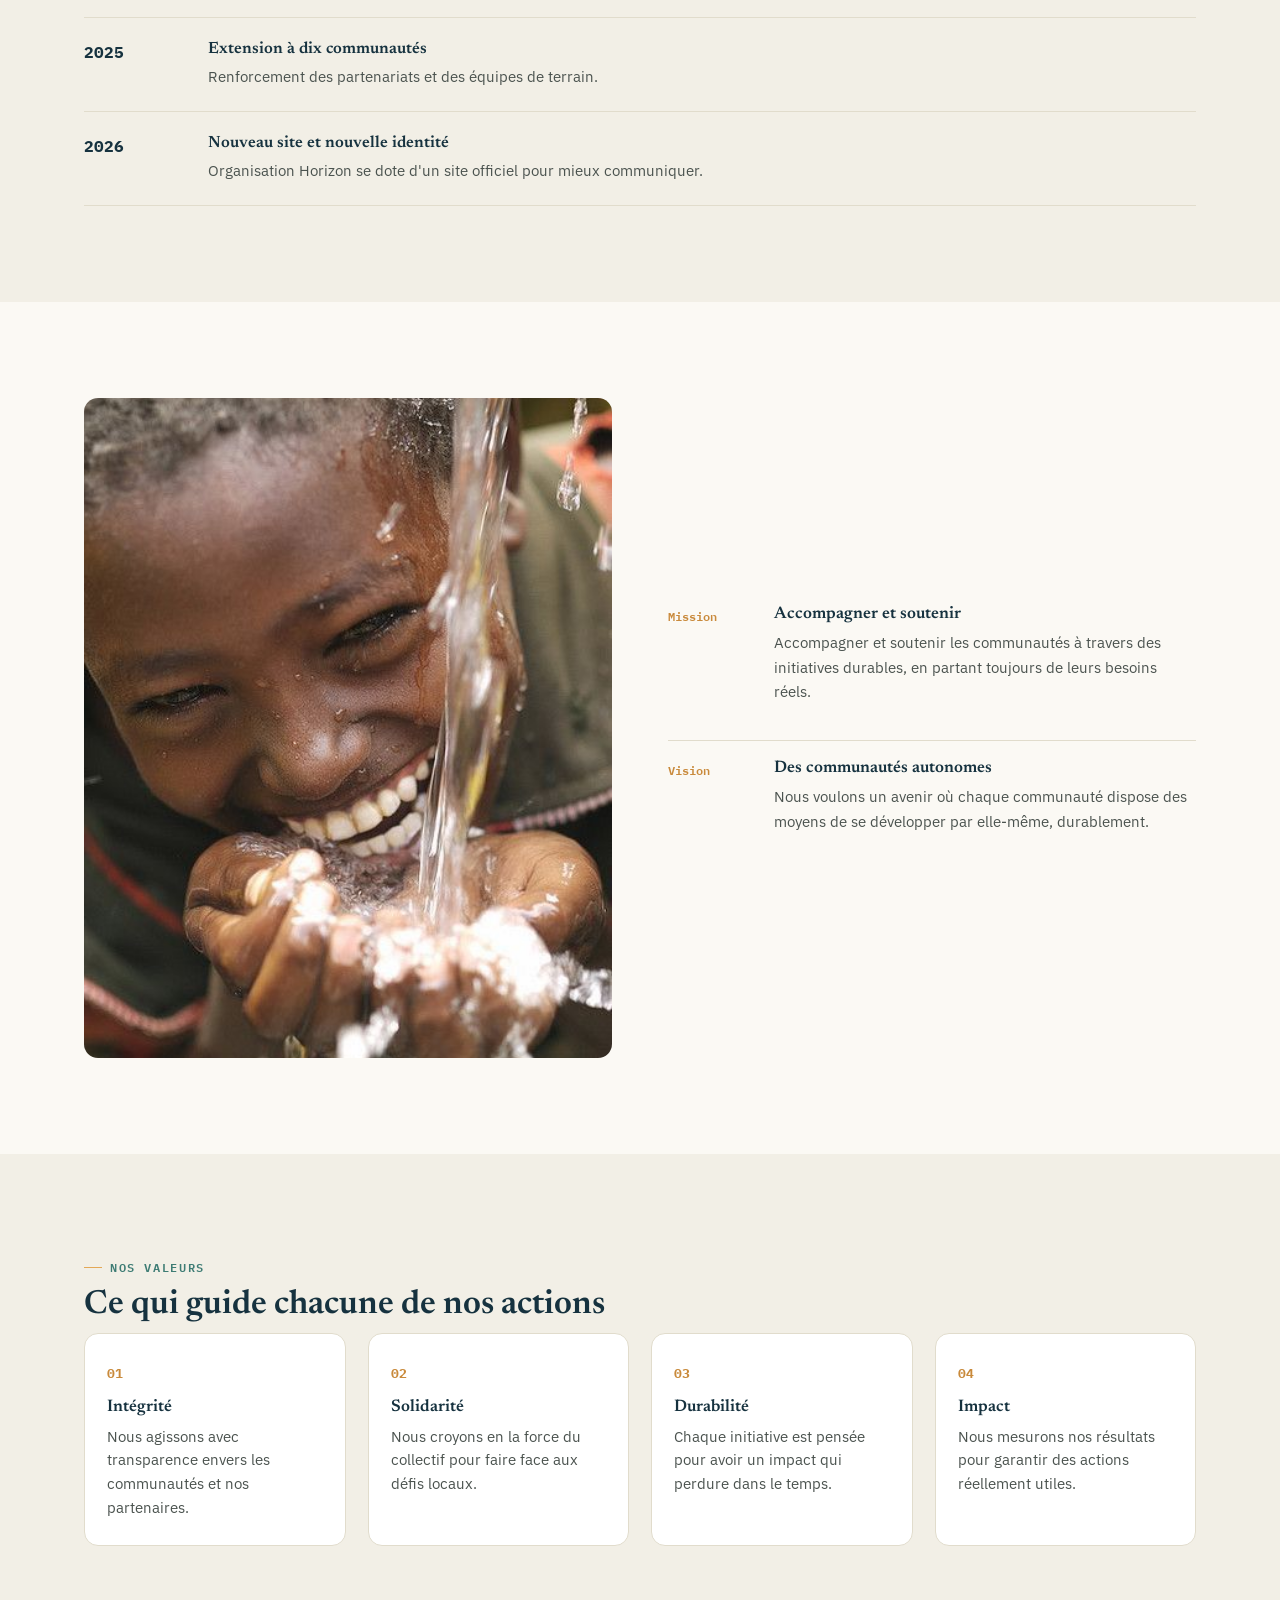
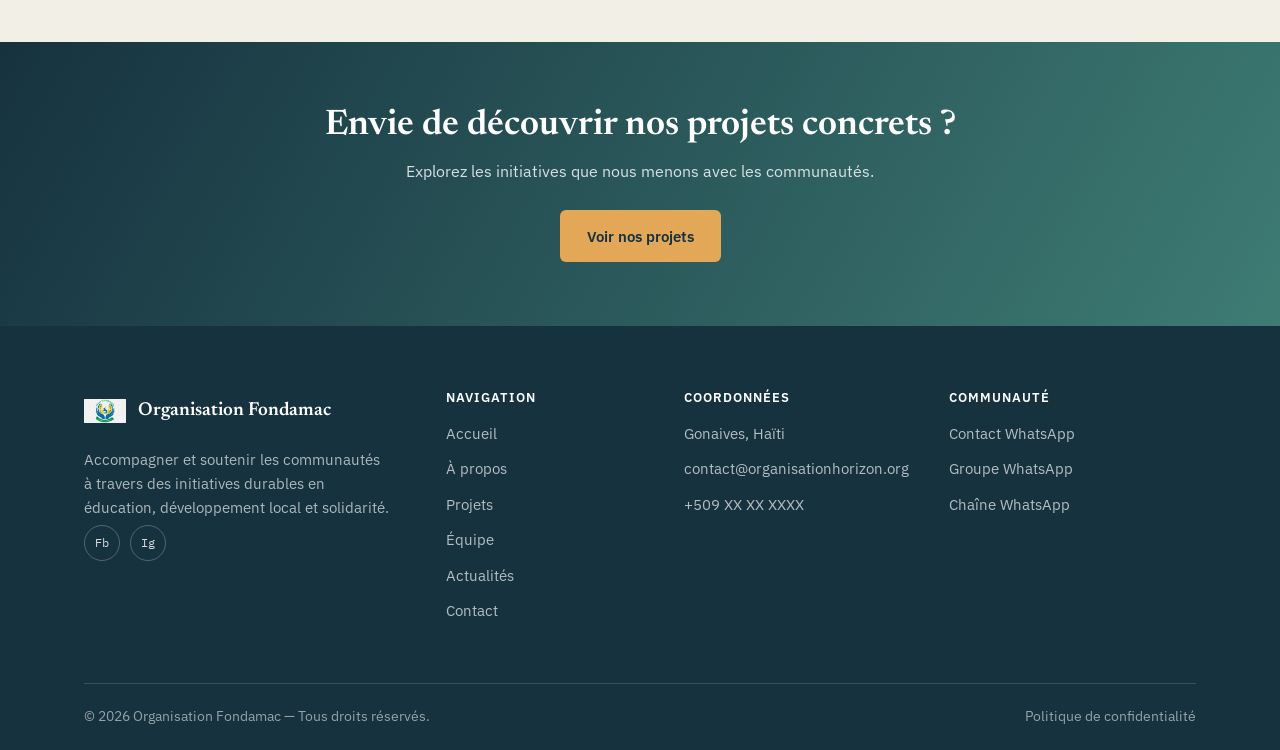
==== commit 325775bd: "modification rapide6" ====
--- a/about.html
+++ b/about.html
@@ -3,7 +3,7 @@
 <head>
 <meta charset="UTF-8">
 <meta name="viewport" content="width=device-width, initial-scale=1.0">
-<title>À propos — Organisation Horizon</title>
+<title>À propos — Organisation Fondamac </title>
 <meta name="description" content="Découvrez l'histoire, la mission, la vision et les valeurs d'Organisation Horizon.">
 <link rel="stylesheet" href="css/style.css">
 </head>
@@ -13,7 +13,7 @@
   <div class="container">
     <a href="index.html" class="brand">
       <img src="images/logo/logoorganization.png" alt="Logo Organisation Horizon" style="width:42px; height:42px; border-radius:10px; object-fit:contain;">
-      <span class="brand-name">Organisation Horizon<small>Communauté &amp; développement durable</small></span>
+      <span class="brand-name">Organisation Fondamac <small>Communauté &amp; développement durable</small></span>
     </a>
     <nav class="main-nav" aria-label="Navigation principale">
       <a href="index.html">Accueil</a>
@@ -44,7 +44,7 @@
   <div class="container">
     <span class="breadcrumb"><a href="index.html">Accueil</a> / À propos</span>
     <h1>Qui sommes-nous</h1>
-    <p>Organisation Horizon accompagne les communautés locales depuis sa création, avec une conviction simple : un développement durable se construit avec les personnes concernées, pas à leur place.</p>
+    <p>Organisation Fondamac accompagne les communautés locales depuis sa création, avec une conviction simple : un développement durable se construit avec les personnes concernées, pas à leur place.</p>
   </div>
 </section>
 
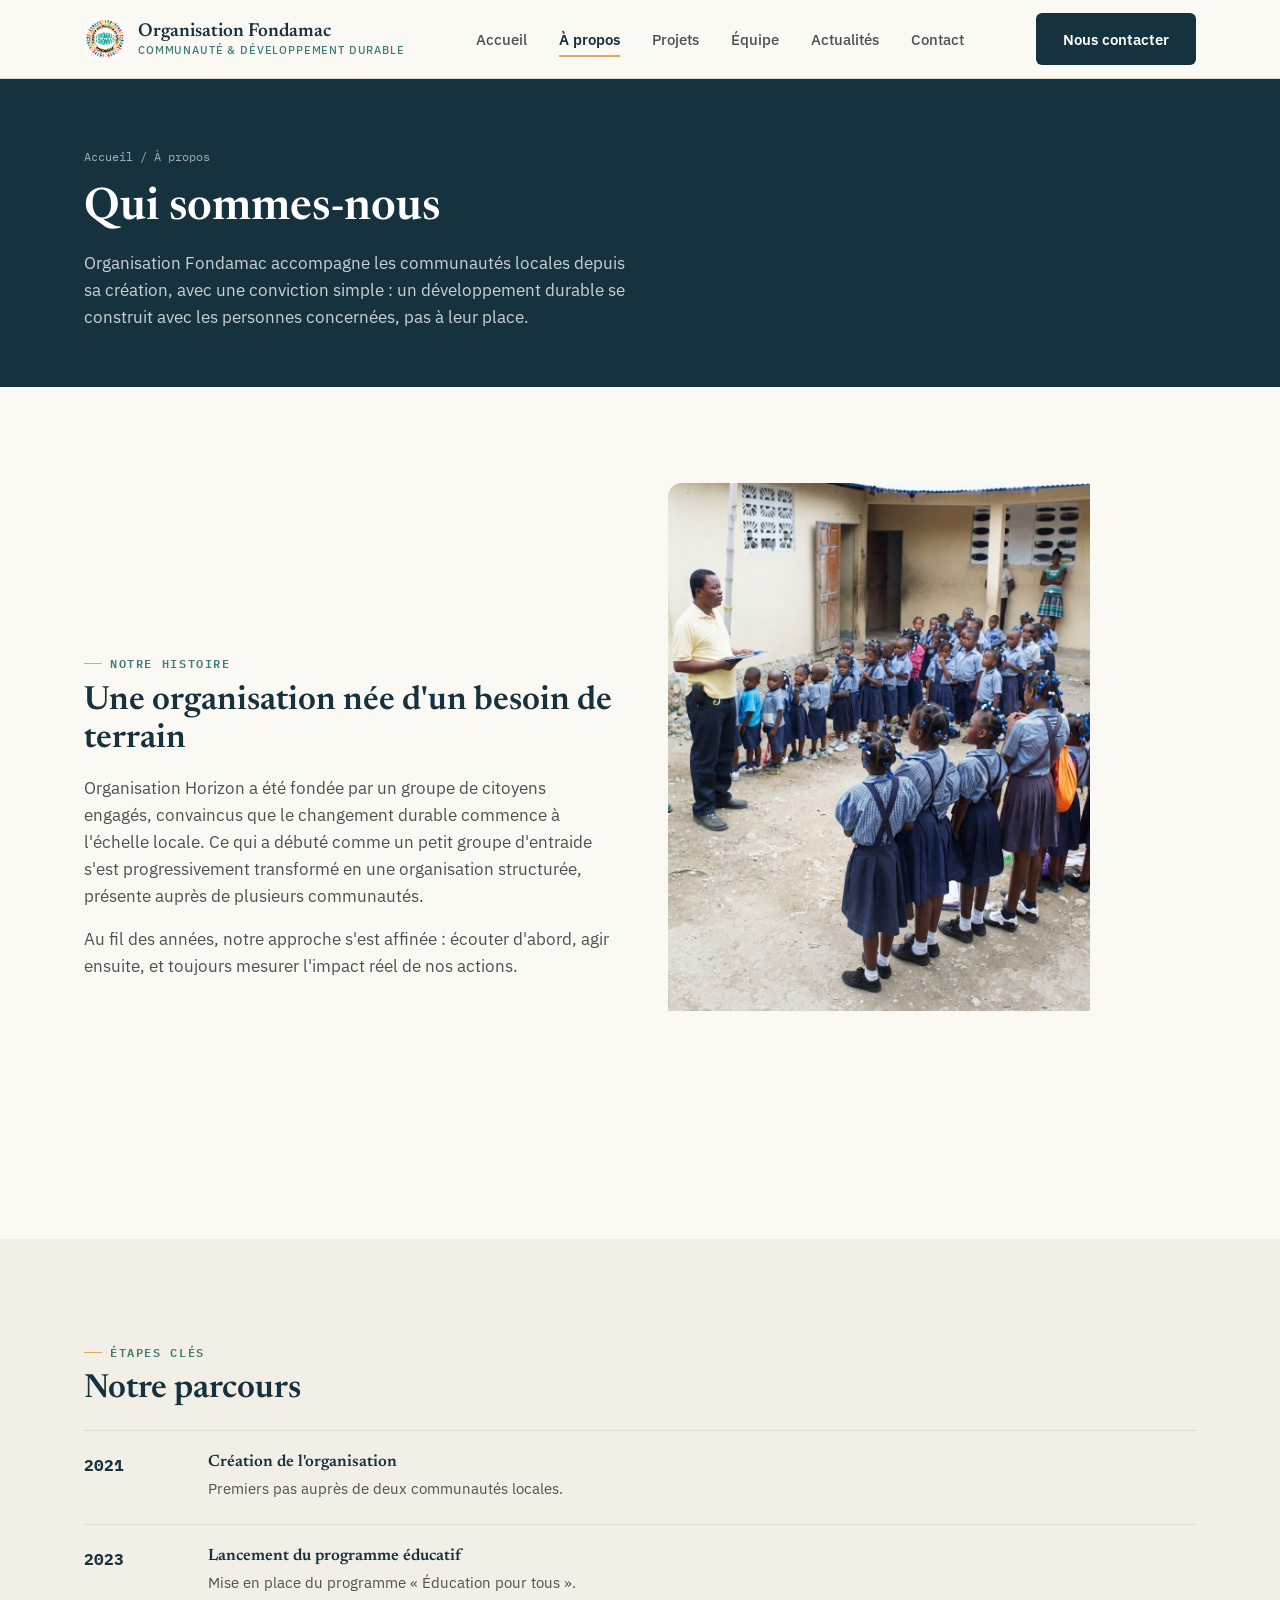
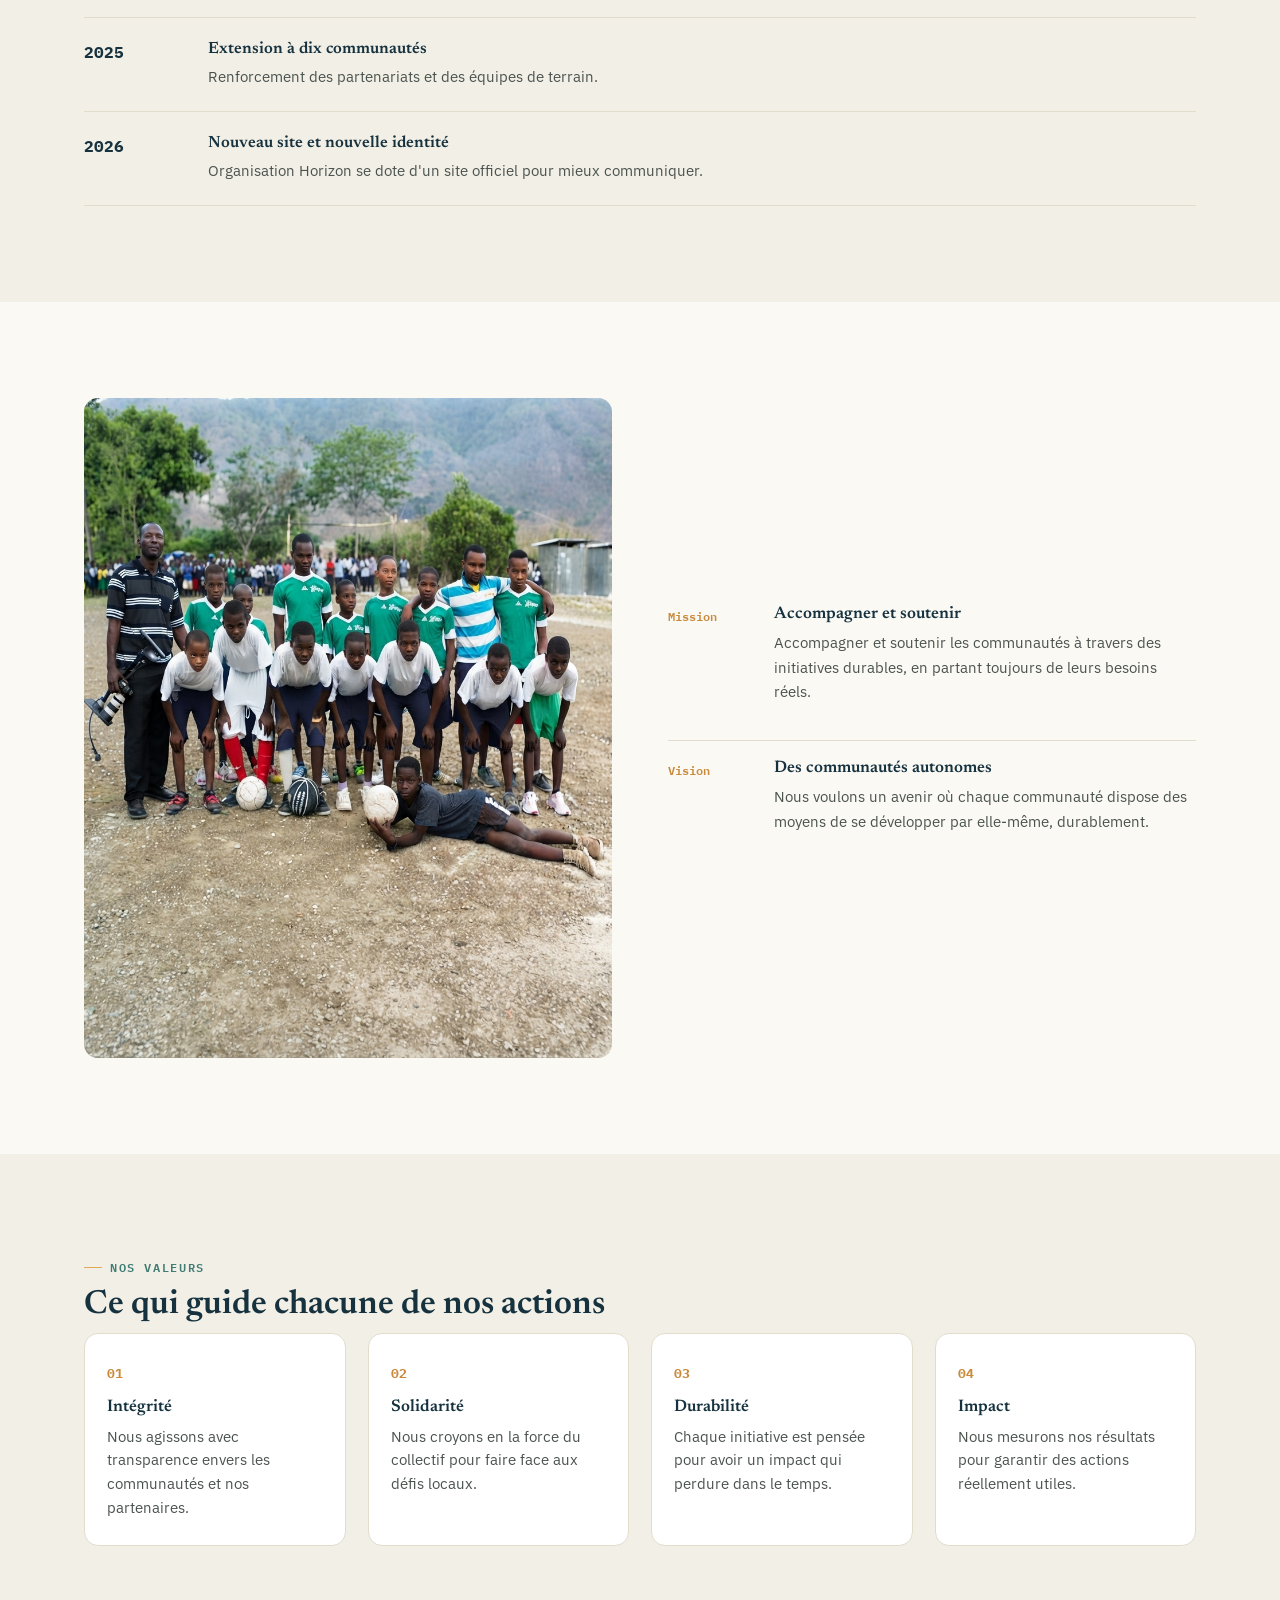
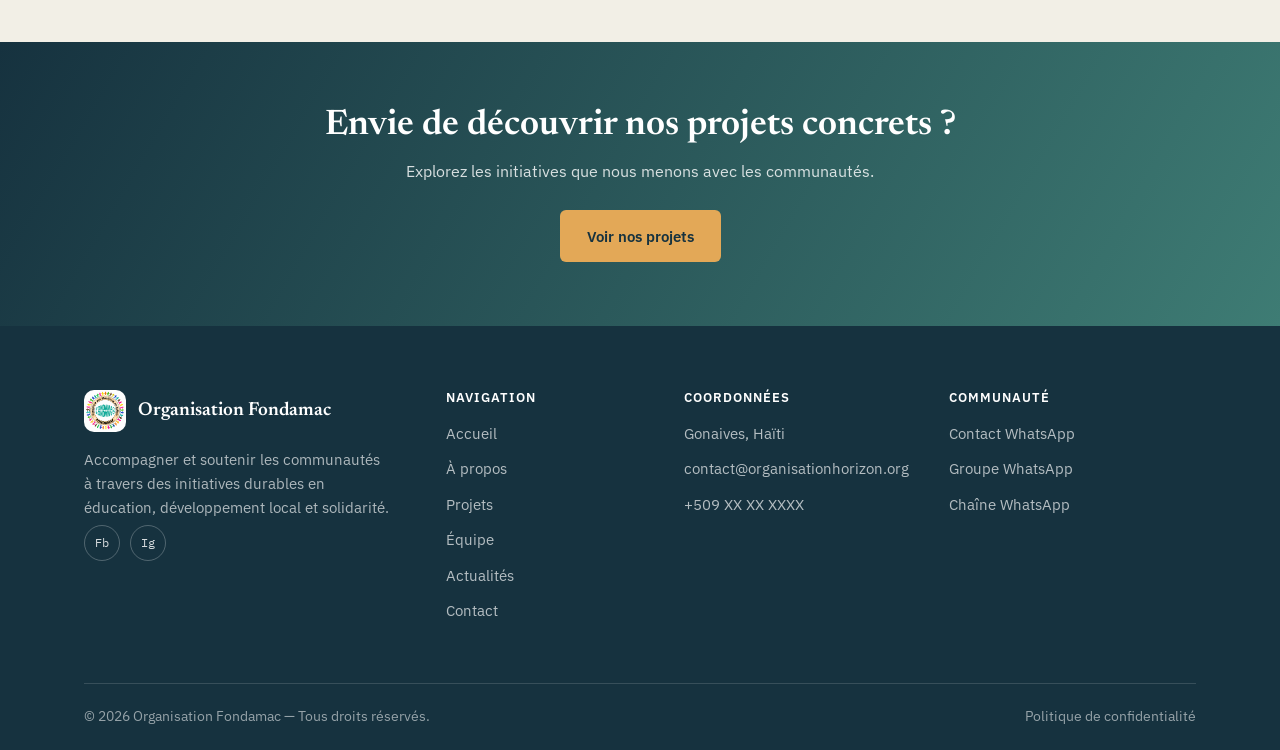
==== commit 0842d250: "Modification 9" ====
--- a/about.html
+++ b/about.html
@@ -58,7 +58,7 @@
       <p style="margin-top:16px; color:var(--ink-soft); font-size:1.05rem;">Au fil des années, notre approche s'est affinée : écouter d'abord, agir ensuite, et toujours mesurer l'impact réel de nos actions.</p>
     </div>
     <div class="about-figure">
-  <img src="images/hero/equipe-terrain.jpg" alt="Équipe sur le terrain" style="width:100%; height:100%; object-fit:cover;">
+  <img src="images/hero/equipe-terrain.jpg" alt="Équipe sur le terrain" style="width:80%; height:80%; object-fit:cover;">
 </div>
   </div>
 </section>
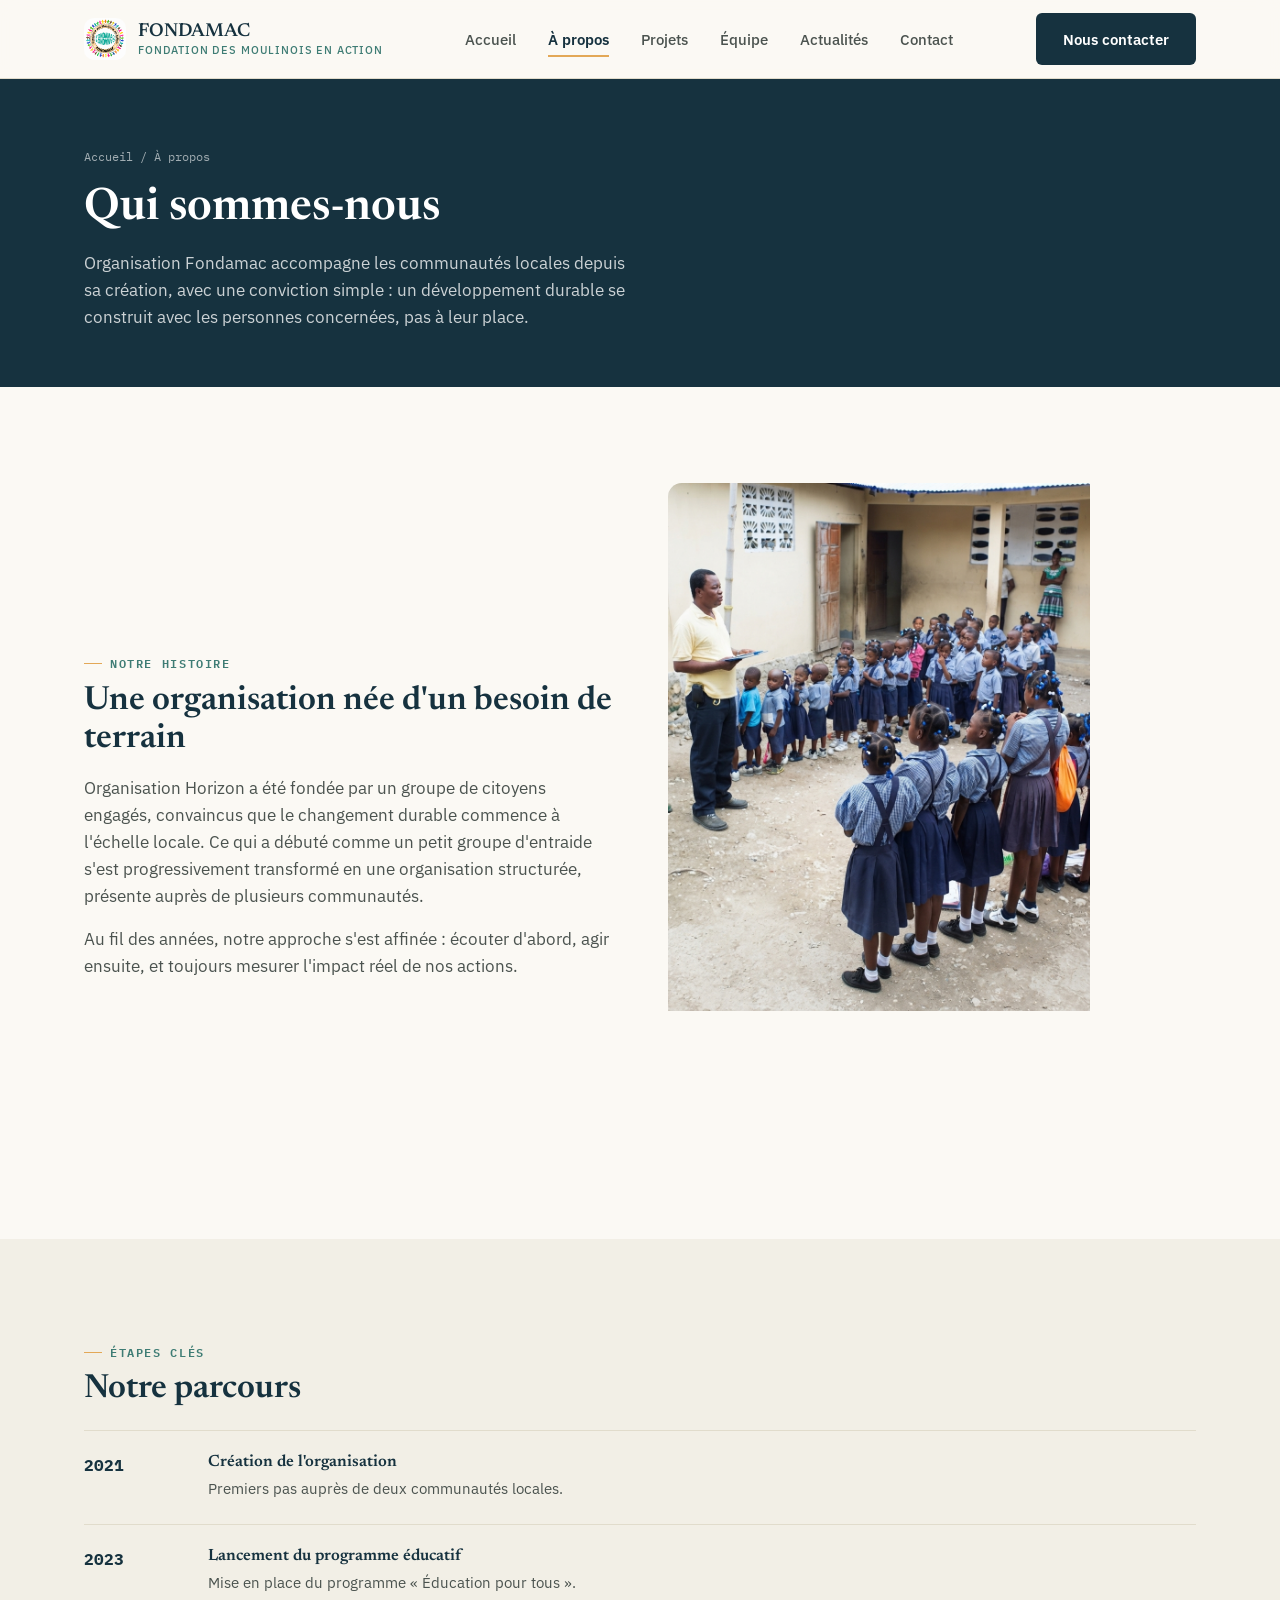
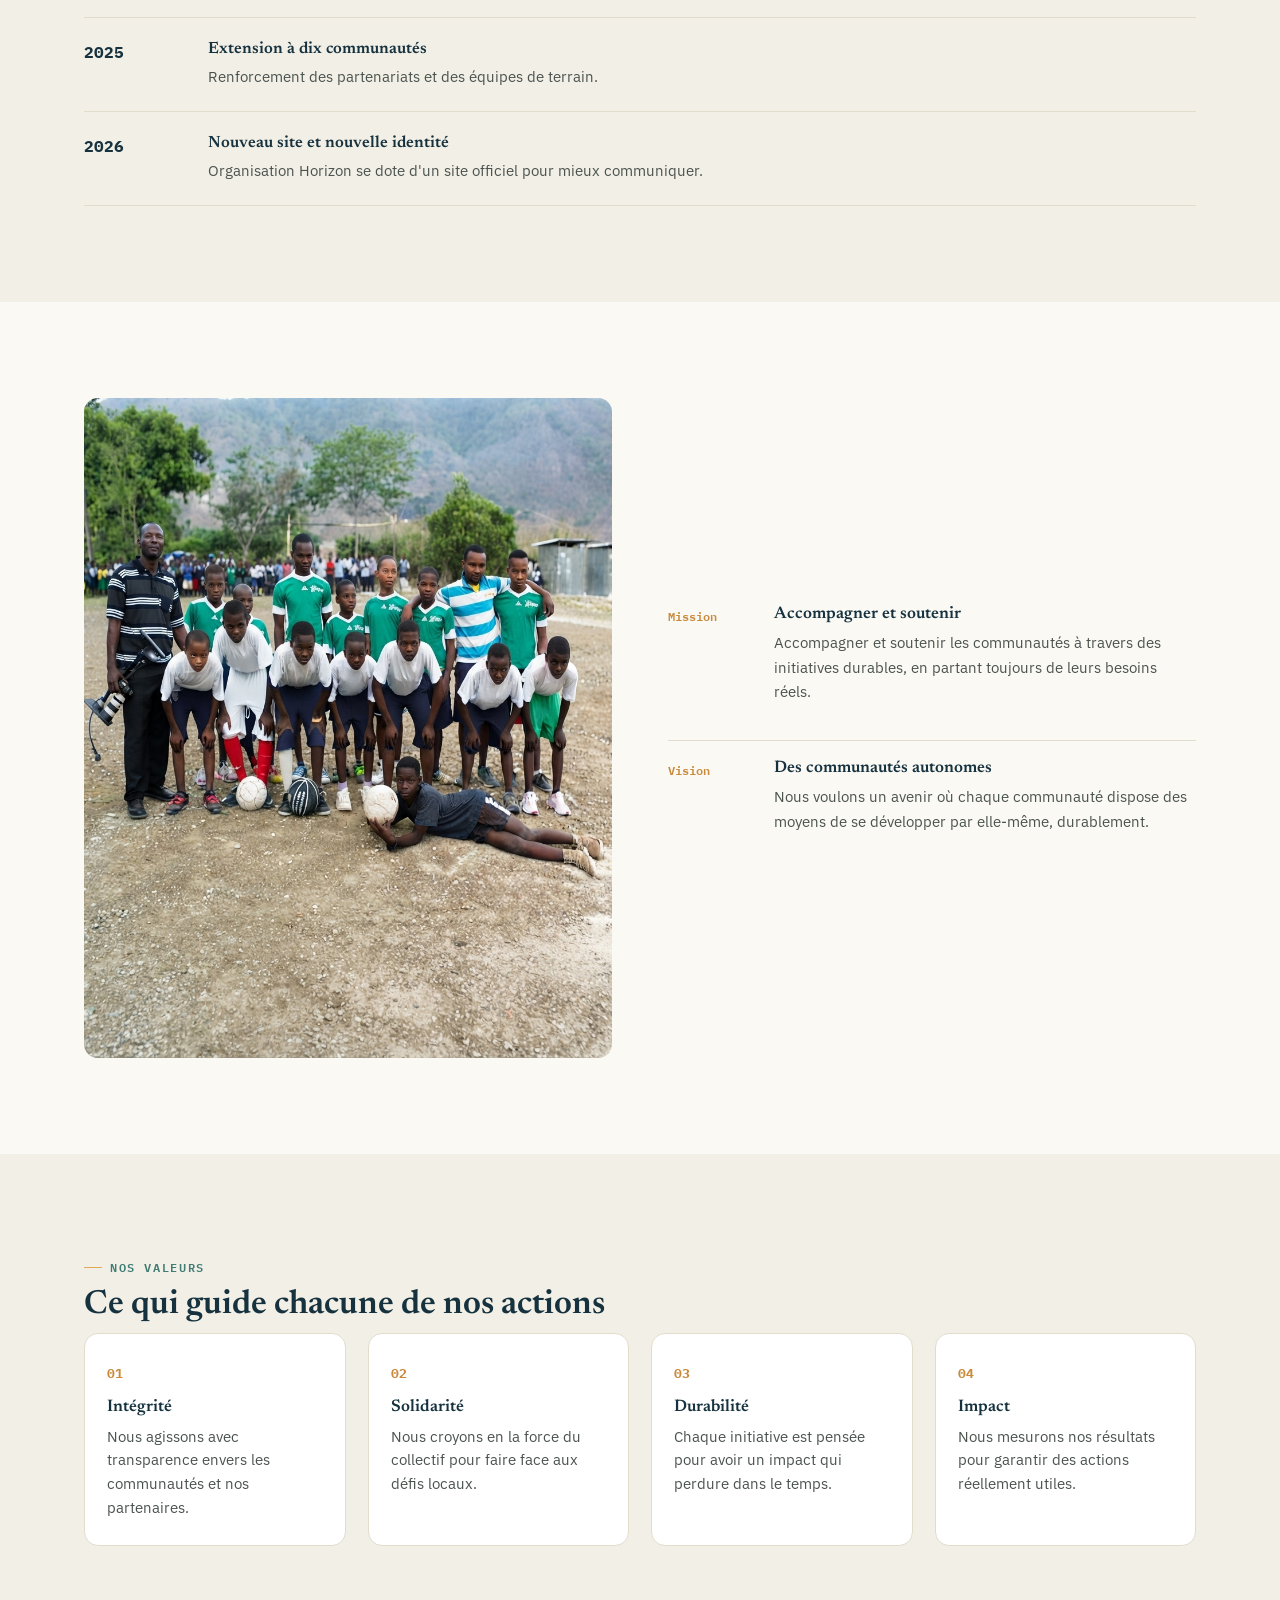
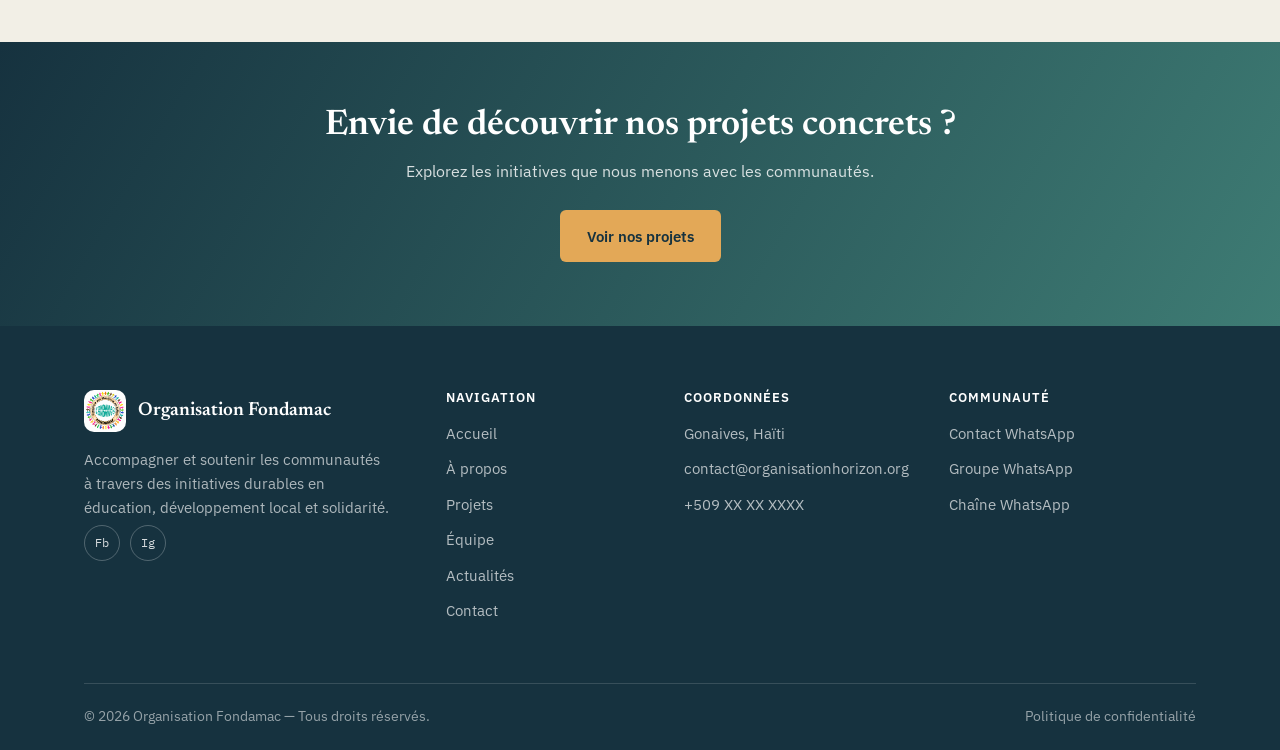
==== commit 6d0dd4d7: "modification rapide9" ====
--- a/about.html
+++ b/about.html
@@ -3,8 +3,8 @@
 <head>
 <meta charset="UTF-8">
 <meta name="viewport" content="width=device-width, initial-scale=1.0">
-<title>À propos — Organisation Fondamac </title>
-<meta name="description" content="Découvrez l'histoire, la mission, la vision et les valeurs d'Organisation Horizon.">
+<title>FONDAMAC —  Fondation des moulinois en action.</title>
+<meta name="description" content="Découvrez l'histoire, la mission, la vision et les valeurs de l'Organisation Fondamac.">
 <link rel="stylesheet" href="css/style.css">
 </head>
 <body>
@@ -12,8 +12,8 @@
 <header class="site-header">
   <div class="container">
     <a href="index.html" class="brand">
-      <img src="images/logo/logoorganization.png" alt="Logo Organisation Horizon" style="width:42px; height:42px; border-radius:10px; object-fit:contain;">
-      <span class="brand-name">Organisation Fondamac <small>Communauté &amp; développement durable</small></span>
+      <img src="images/logo/logoorganization.png" alt="Logo Organisation Fondamac" style="width:42px; height:42px; border-radius:10px; object-fit:contain;">
+      <span class="brand-name">FONDAMAC <small>Fondation des moulinois en action</small></span>
     </a>
     <nav class="main-nav" aria-label="Navigation principale">
       <a href="index.html">Accueil</a>
--- a/css/style.css
+++ b/css/style.css
@@ -510,8 +510,9 @@
 /* =========================================================
    Reveal animation (léger)
    ========================================================= */
-.reveal{ opacity:0; transform: translateY(16px); transition: opacity .6s var(--ease), transform .6s var(--ease); }
-.reveal.is-visible{ opacity:1; transform: translateY(0); }
+.reveal{ opacity:1; transform:none; }
+.js .reveal{ opacity:0; transform: translateY(16px); transition: opacity .6s var(--ease), transform .6s var(--ease); }
+.js .reveal.is-visible{ opacity:1; transform: translateY(0); }
 
 /* =========================================================
    Utility: placeholder art blocks (dummy data visuals)
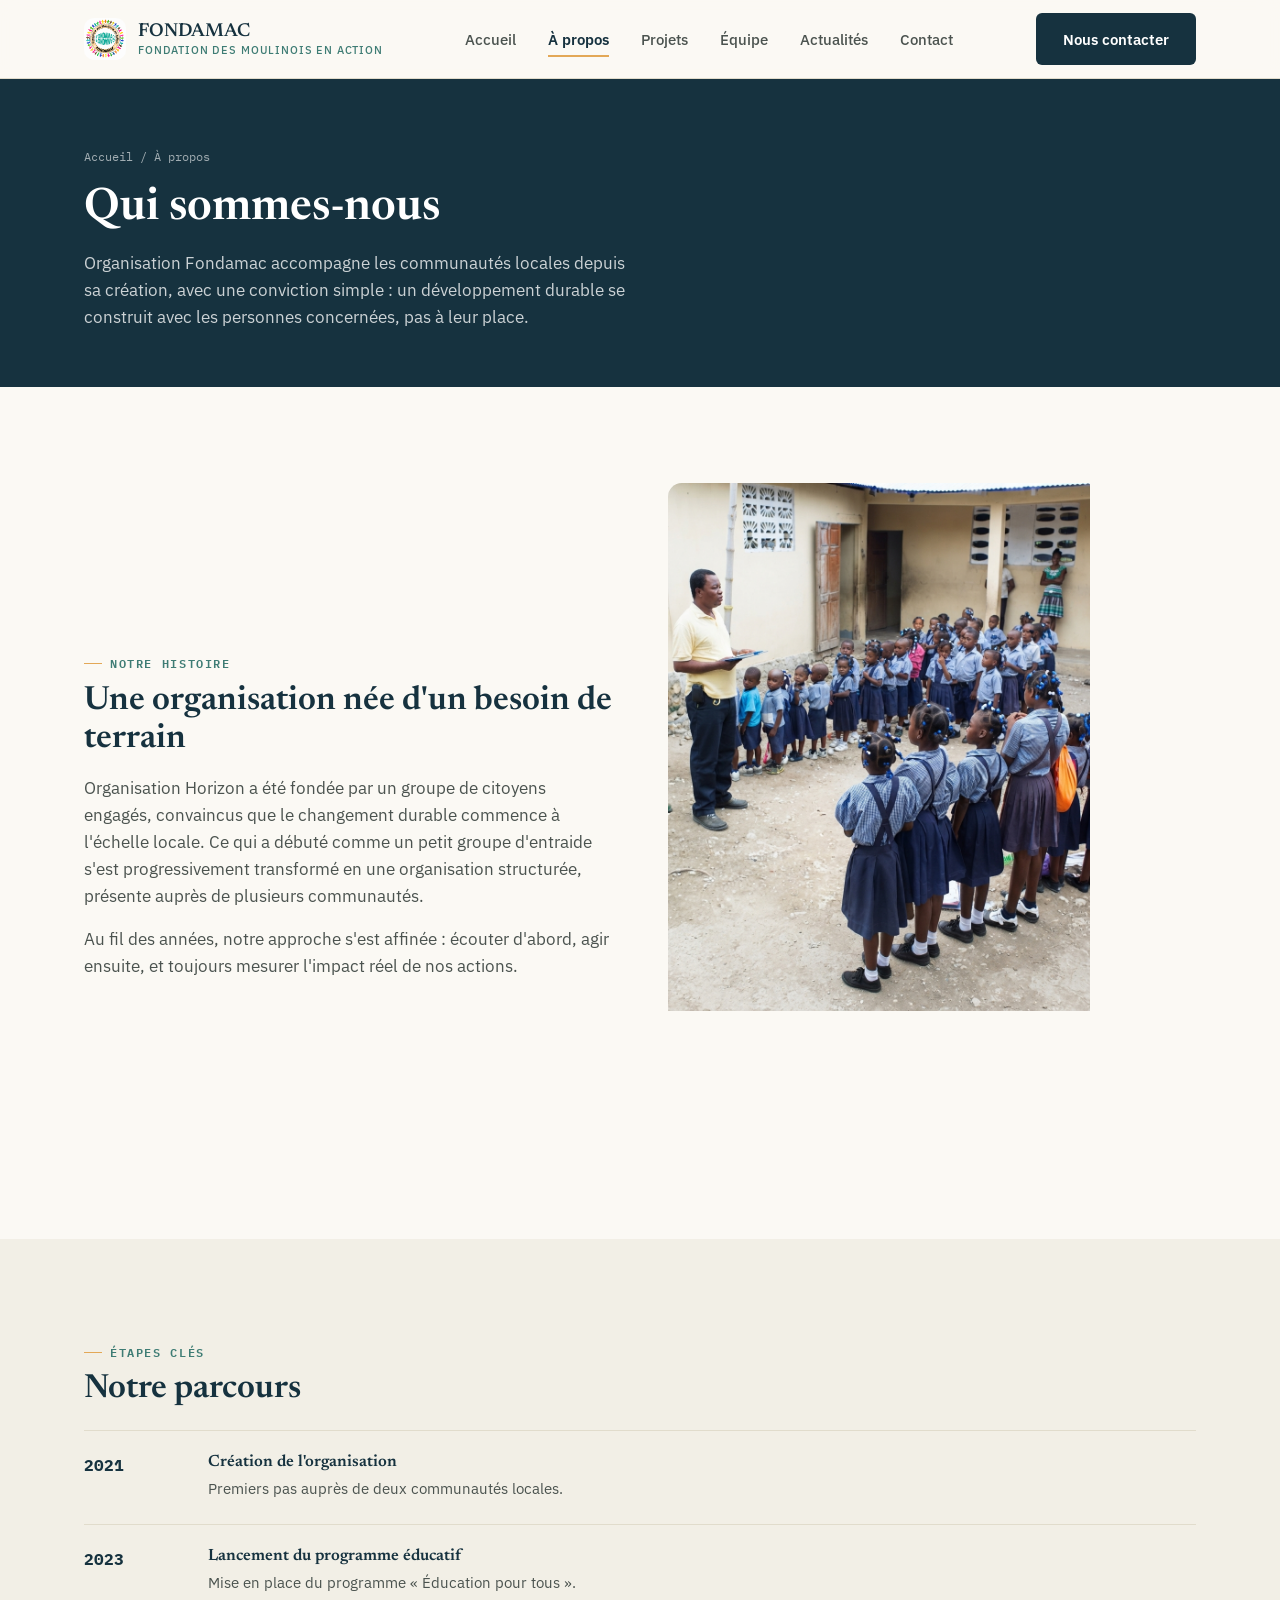
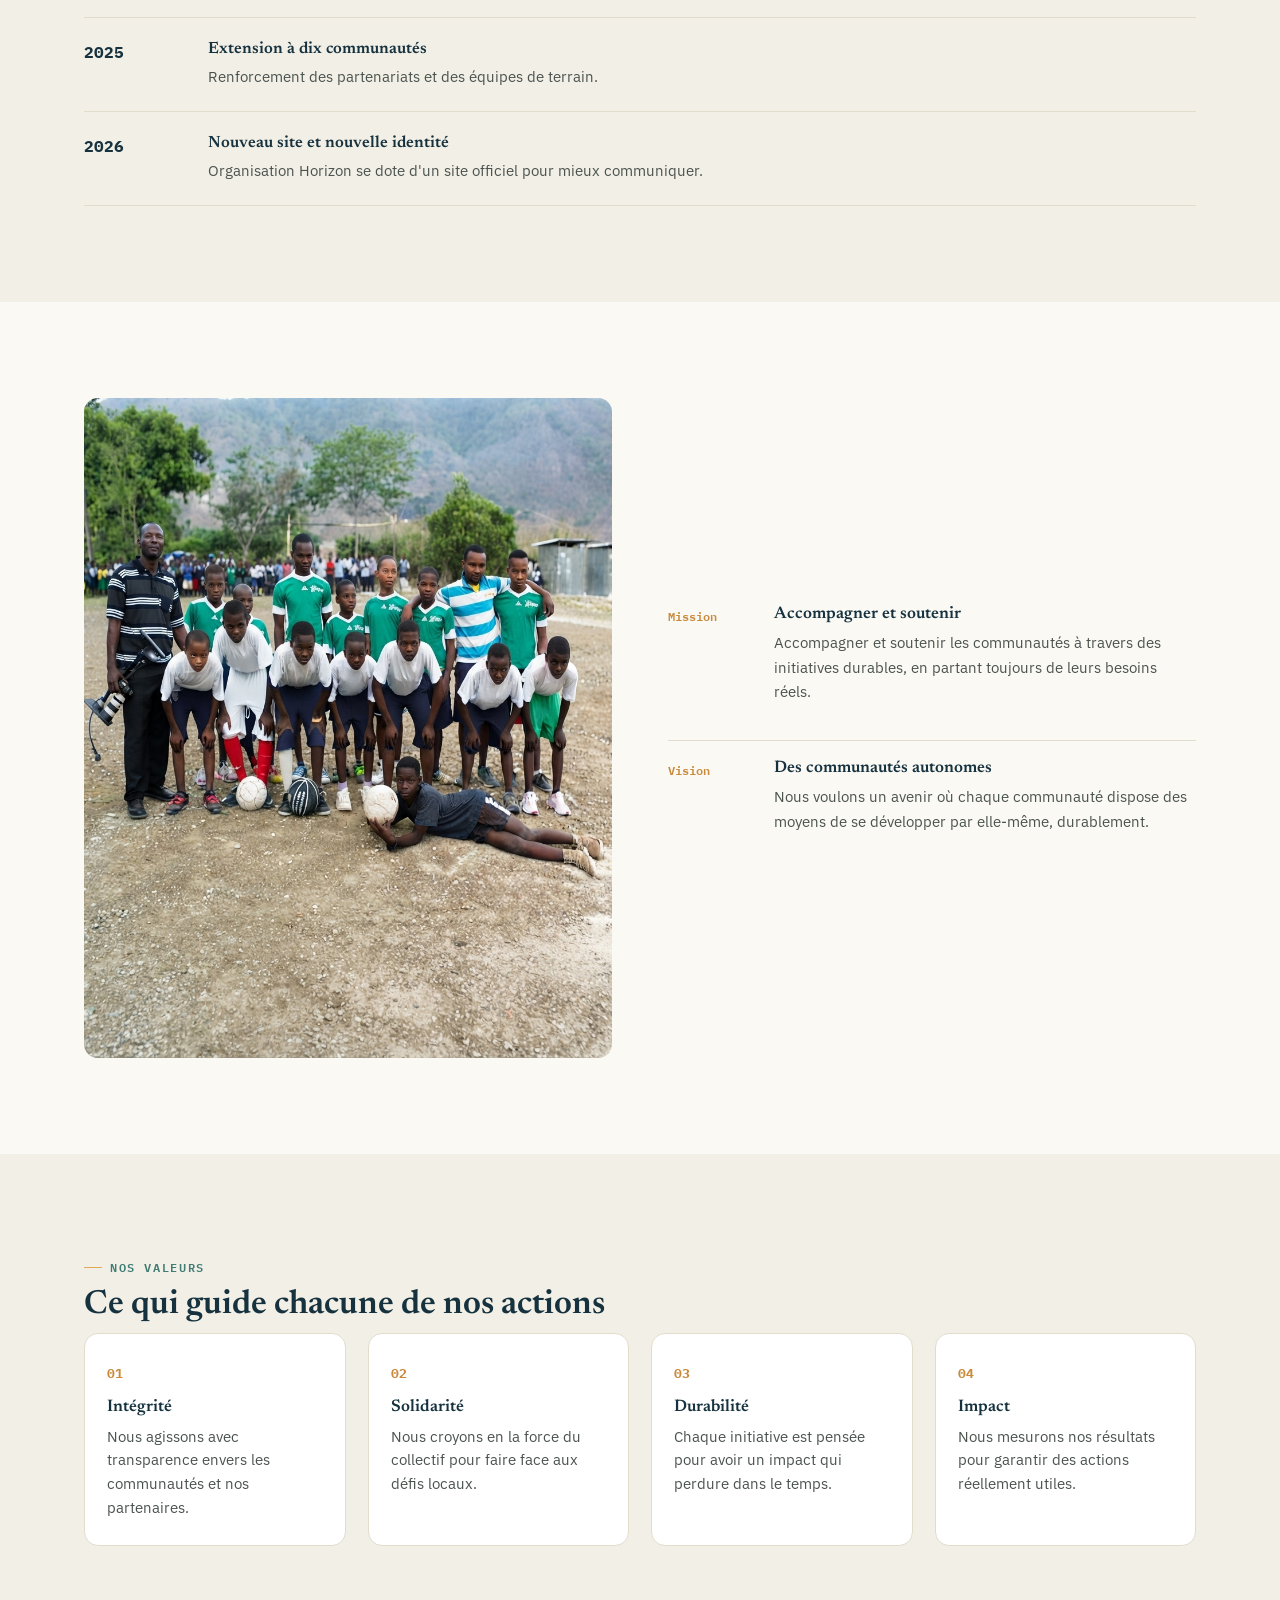
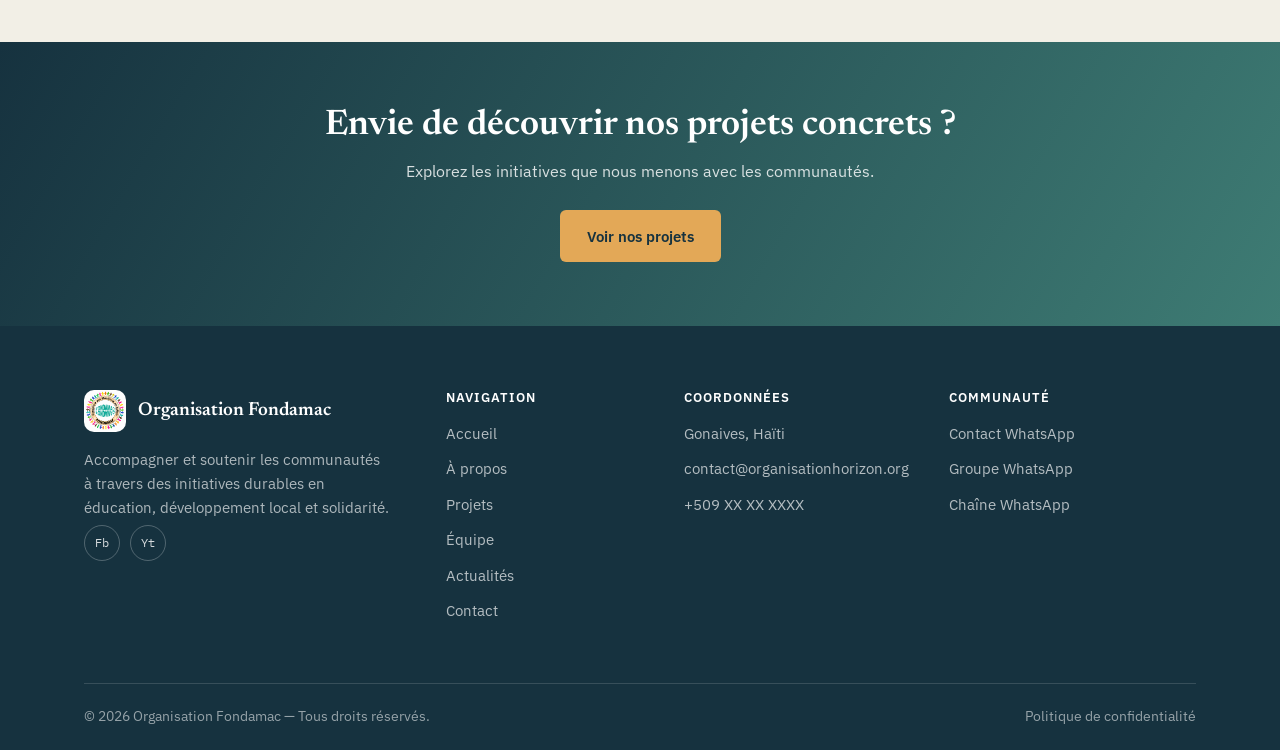
==== commit 95ea1f43: "Quick modif" ====
--- a/about.html
+++ b/about.html
@@ -171,7 +171,7 @@
         <p class="footer-about">Accompagner et soutenir les communautés à travers des initiatives durables en éducation, développement local et solidarité.</p>
         <div class="footer-social">
           <a href="#" aria-label="Facebook">Fb</a>
-          <a href="#" aria-label="Instagram">Ig</a>
+          <a href="https://youtu.be/pl7oykXl89A" aria-label="YouTube">Yt</a>
        <!--   <a href="#" aria-label="LinkedIn">In</a> -->
         </div>
       </div>
